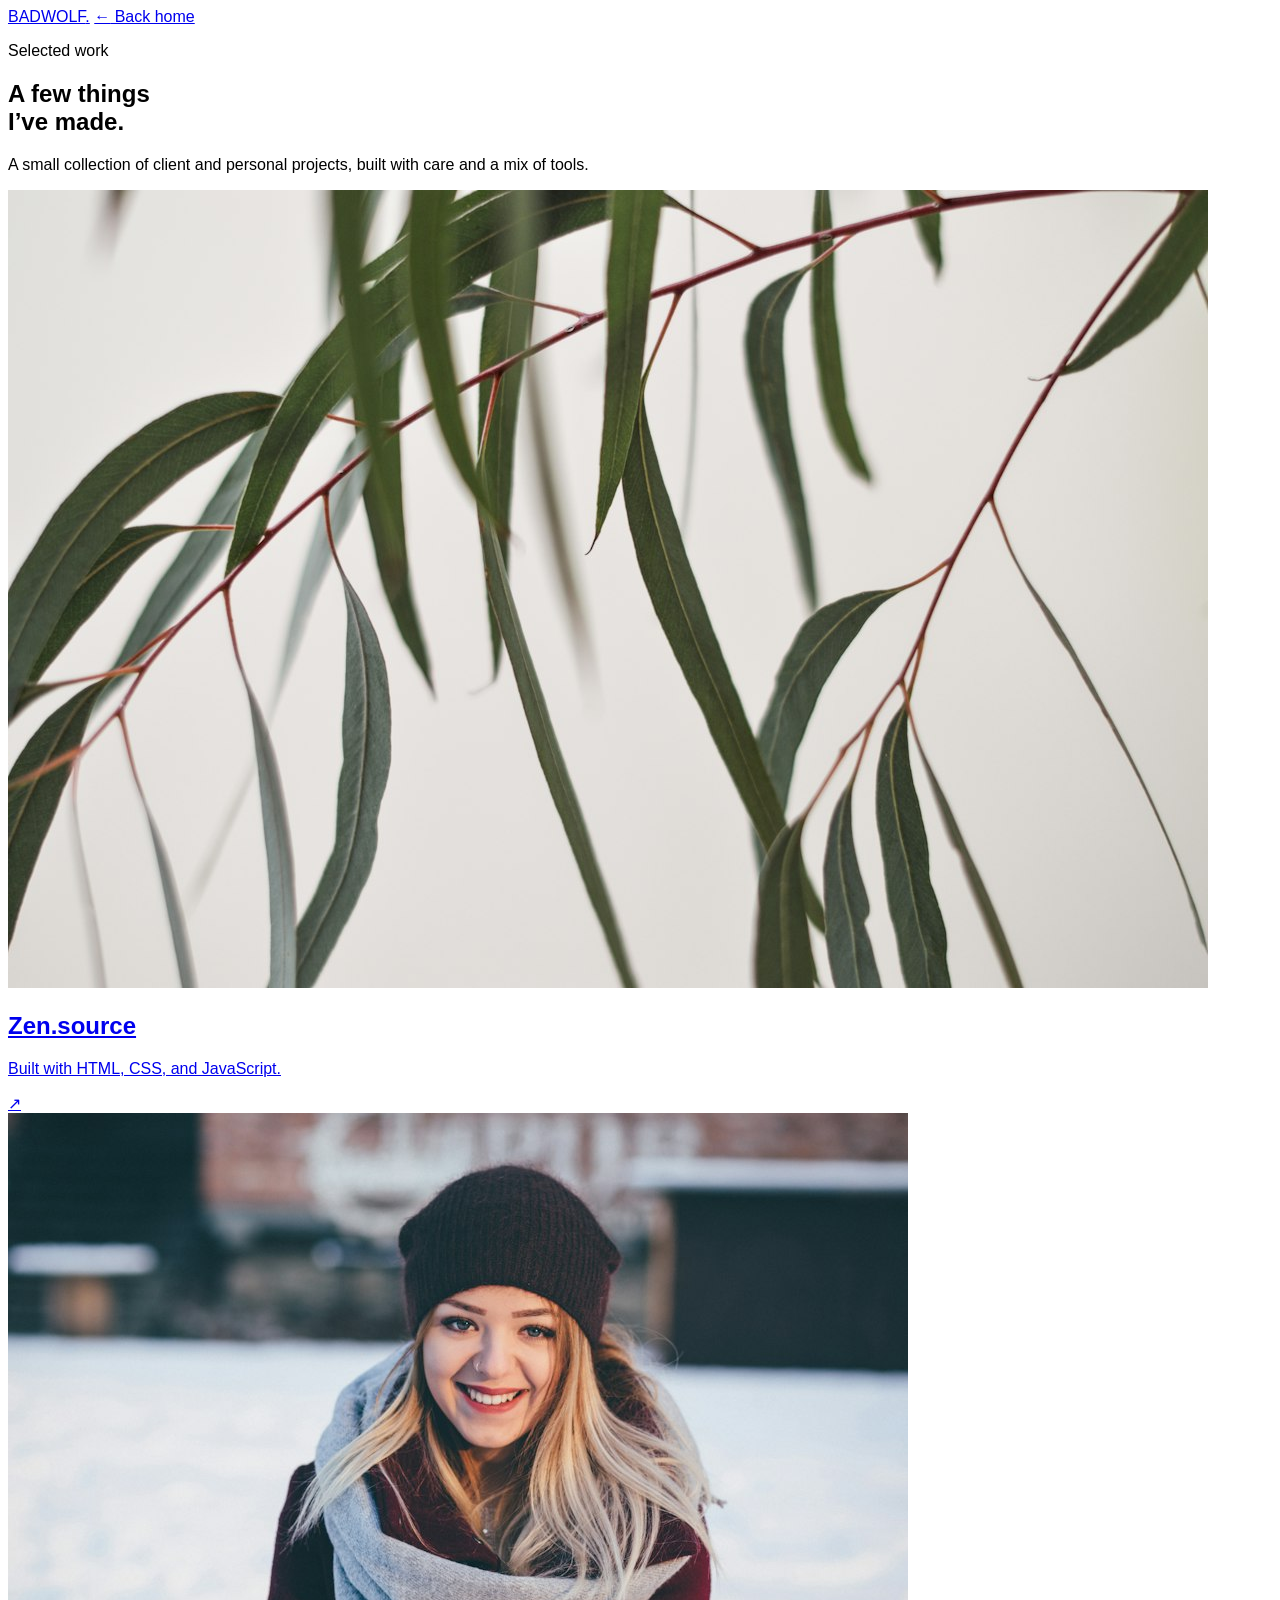
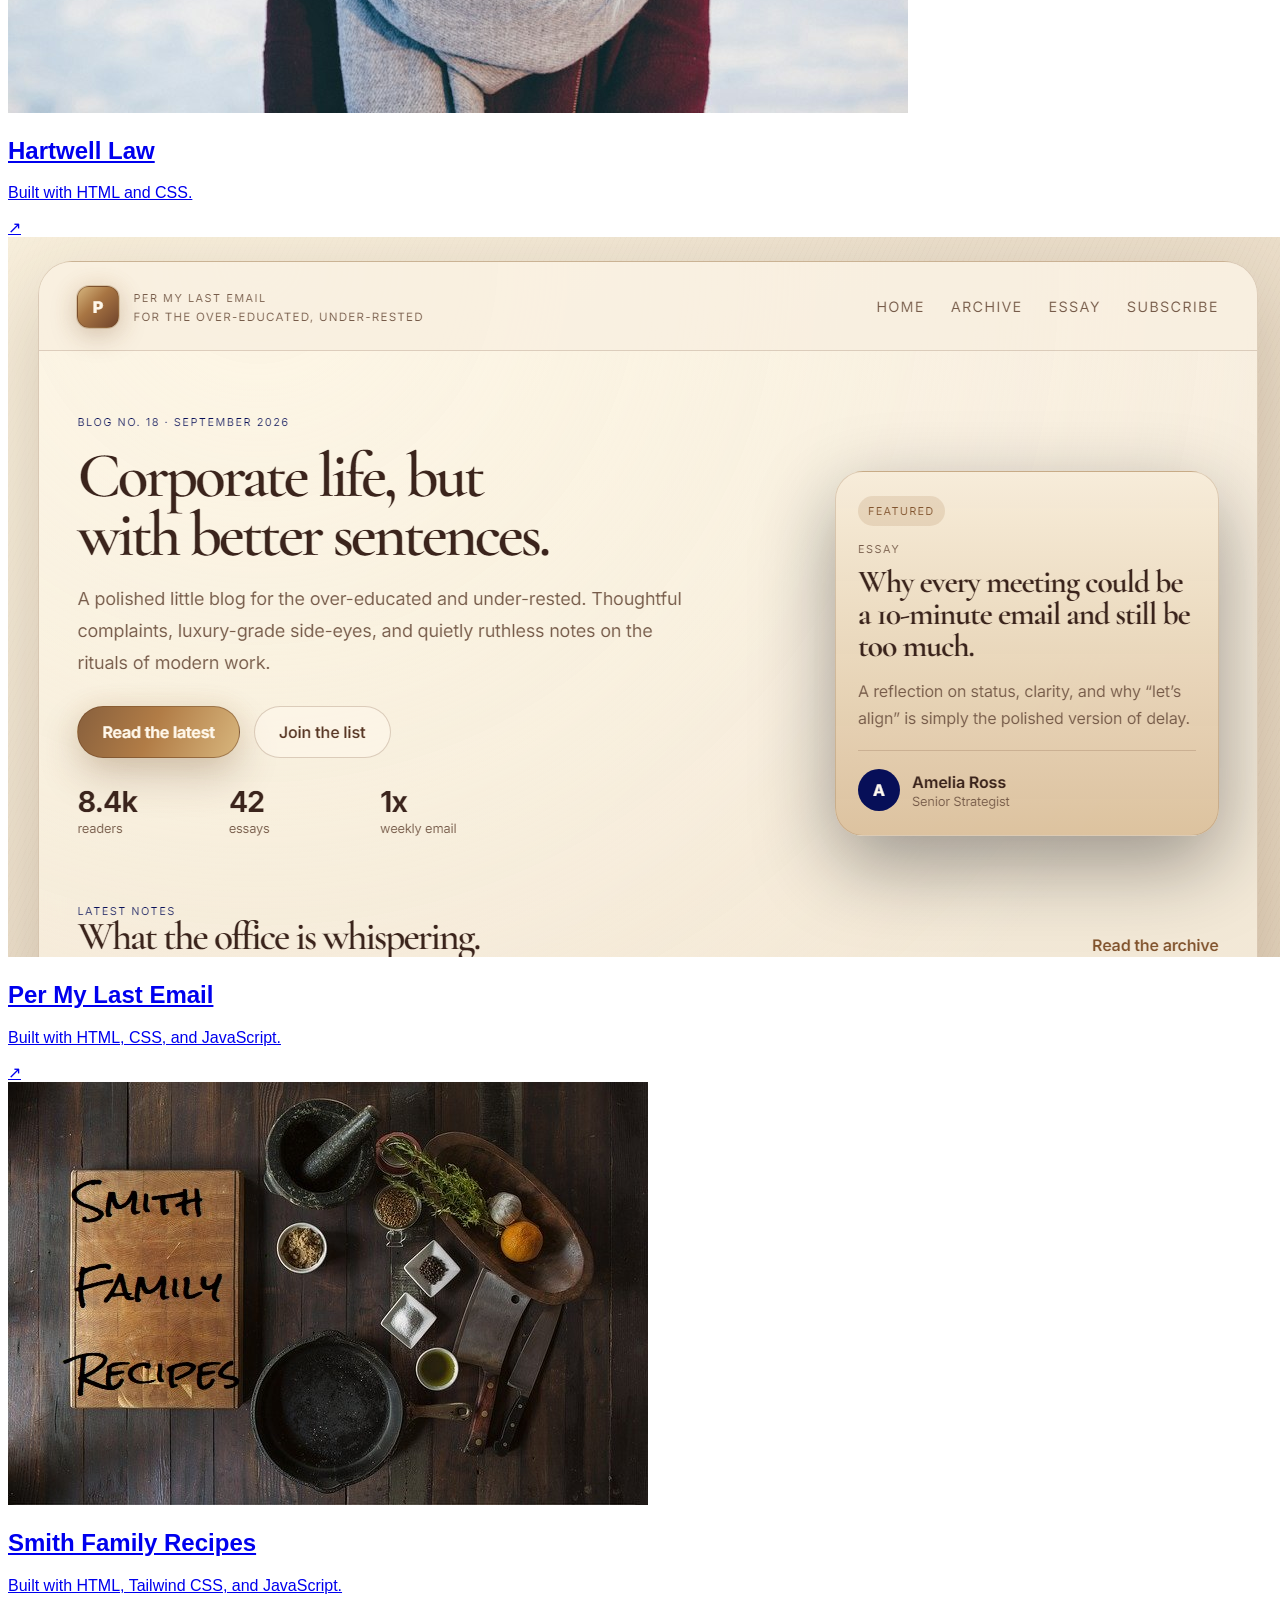
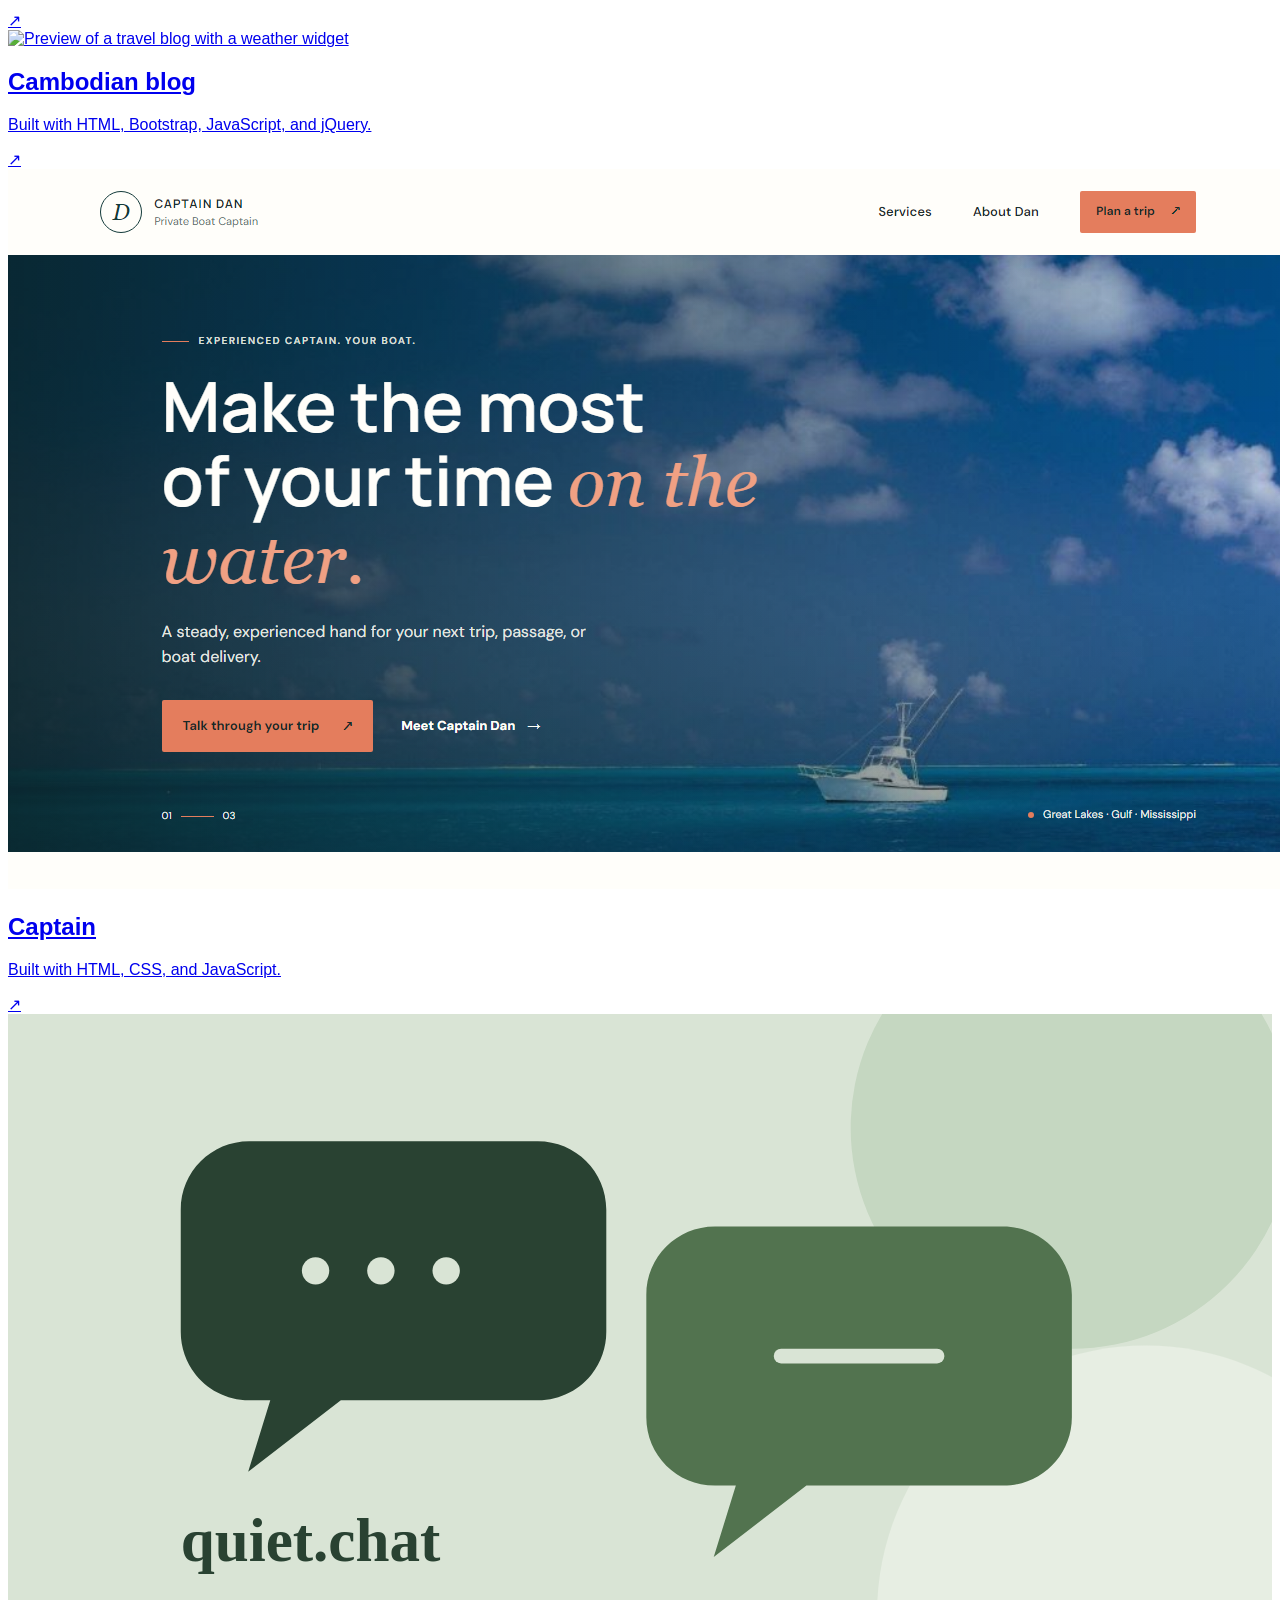
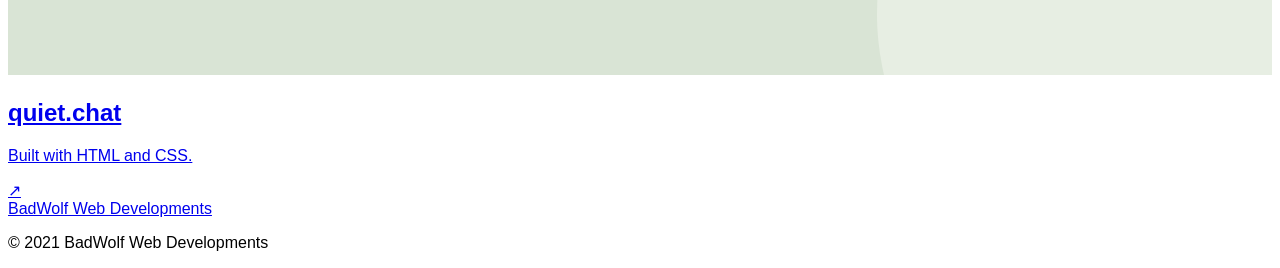
==== fprojects.html @ 0684cd04 "Describe project technology stacks" ====
<!DOCTYPE html>
<html lang="en">
<head>
  <meta charset="UTF-8" />
  <meta name="viewport" content="width=device-width, initial-scale=1.0" />
  <meta name="description" content="A selection of web development projects by BadWolf Web Developments." />
  <meta name="theme-color" content="#f3f1e9" />
  <title>Selected Work | BadWolf Web Developments</title>
  <link rel="preconnect" href="https://fonts.googleapis.com" />
  <link rel="preconnect" href="https://fonts.gstatic.com" crossorigin />
  <link href="https://fonts.googleapis.com/css2?family=DM+Sans:wght@400;500;600;700&family=Space+Grotesk:wght@500;600;700&display=swap" rel="stylesheet" />
  <link rel="stylesheet" href="style.css" />
  <script src="https://cdn.tailwindcss.com"></script>
</head>
<body class="bg-[#f3f1e9] text-[#182923] antialiased">
  <header class="border-b border-[#d3d5c9]">
    <nav class="mx-auto flex max-w-7xl items-center justify-between px-6 py-6 sm:px-10" aria-label="Main navigation">
      <a class="font-display text-lg font-bold tracking-wide" href="index.html">BADWOLF<span class="text-[#52734f]">.</span></a>
      <a class="text-sm font-semibold text-[#46534a] transition hover:text-[#182923]" href="index.html"><span aria-hidden="true">←</span> Back home</a>
    </nav>
  </header>

  <main class="mx-auto max-w-7xl px-6 pb-20 pt-16 sm:px-10 sm:pt-24">
    <section aria-labelledby="projects-heading">
      <div class="mb-12 flex flex-col justify-between gap-6 border-b border-[#d3d5c9] pb-10 md:flex-row md:items-end">
        <div>
          <p class="mb-4 text-xs font-bold uppercase tracking-[0.22em] text-[#52734f]">Selected work</p>
          <h1 id="projects-heading" class="font-display text-5xl font-semibold leading-tight sm:text-7xl">A few things<br />I’ve made.</h1>
        </div>
        <p class="max-w-md text-lg leading-8 text-[#46534a]">A small collection of client and personal projects, built with care and a mix of tools.</p>
      </div>

      <div class="grid gap-x-7 gap-y-12 md:grid-cols-2 lg:grid-cols-3">
        <article class="group">
          <a class="block" href="https://badwolf910.github.io/zen.source/" target="_blank" rel="noopener noreferrer" aria-label="Visit the Zen.source Stillform Studio concept website">
            <div class="aspect-[1.91] w-full overflow-hidden">
              <img class="h-full w-full object-cover object-center transition duration-300 group-hover:brightness-90" src="images/zen-source-preview.jpg" alt="Soft eucalyptus leaves against a pale wall on the Stillform Studio homepage" />
            </div>
            <div class="flex items-start justify-between gap-4 pt-5">
              <div>
                <h2 class="font-display text-xl font-semibold">Zen.source</h2>
                <p class="mt-2 leading-6 text-[#5c655c]">Built with HTML, CSS, and JavaScript.</p>
              </div>
              <span class="mt-1 text-xl transition-transform group-hover:translate-x-1" aria-hidden="true">↗</span>
            </div>
          </a>
        </article>

        <article class="group">
          <a class="block" href="https://badwolf910.github.io/Hartwell-Law/" target="_blank" rel="noopener noreferrer" aria-label="Visit the Hartwell Law personal website">
            <div class="aspect-[1.91] w-full overflow-hidden">
              <img class="h-full w-full object-cover object-center transition duration-300 group-hover:brightness-90" src="images/hartwell-portrait.jpg" alt="Portrait of Elena Hartwell" />
            </div>
            <div class="flex items-start justify-between gap-4 pt-5">
              <div>
                <h2 class="font-display text-xl font-semibold">Hartwell Law</h2>
                <p class="mt-2 leading-6 text-[#5c655c]">Built with HTML and CSS.</p>
              </div>
              <span class="mt-1 text-xl transition-transform group-hover:translate-x-1" aria-hidden="true">↗</span>
            </div>
          </a>
        </article>

        <article class="group">
          <a class="block" href="https://badwolf910.github.io/per_my_last_email/" target="_blank" rel="noopener noreferrer" aria-label="Visit Per My Last Email, a personal blog">
            <div class="aspect-[1.91] w-full overflow-hidden bg-[#f5f1e9]">
              <img class="h-full w-full object-cover object-center transition duration-300 group-hover:brightness-90" src="images/per-my-last-email-site.png" alt="Screenshot of the Per My Last Email homepage" />
            </div>
            <div class="flex items-start justify-between gap-4 pt-5">
              <div>
                <h2 class="font-display text-xl font-semibold">Per My Last Email</h2>
                <p class="mt-2 leading-6 text-[#5c655c]">Built with HTML, CSS, and JavaScript.</p>
              </div>
              <span class="mt-1 text-xl transition-transform group-hover:translate-x-1" aria-hidden="true">↗</span>
            </div>
          </a>
        </article>

        <article class="group">
          <a class="block" href="https://badwolf910.github.io/pretty-pages/index.html" target="_blank" rel="noopener noreferrer" aria-label="Visit Smith Family Recipes">
            <div class="aspect-[1.91] w-full overflow-hidden">
              <img class="h-full w-full object-cover object-center transition duration-300 group-hover:brightness-90" src="images/smith-family-recipes.jpg" alt="Smith Family Recipes hero image with a handwritten recipe book and kitchen ingredients" />
            </div>
            <div class="flex items-start justify-between gap-4 pt-5">
              <div>
                <h2 class="font-display text-xl font-semibold">Smith Family Recipes</h2>
                <p class="mt-2 leading-6 text-[#5c655c]">Built with HTML, Tailwind CSS, and JavaScript.</p>
              </div>
              <span class="mt-1 text-xl transition-transform group-hover:translate-x-1" aria-hidden="true">↗</span>
            </div>
          </a>
        </article>

        <article class="group">
          <a class="block" href="https://badwolf910.github.io/cambodian_blog/" target="_blank" rel="noopener noreferrer" aria-label="Visit the Cambodian blog">
            <img class="aspect-[1.91] w-full object-cover object-center transition duration-300 group-hover:brightness-90" src="images/cblog.JPG" alt="Preview of a travel blog with a weather widget" />
            <div class="flex items-start justify-between gap-4 pt-5">
              <div>
                <h2 class="font-display text-xl font-semibold">Cambodian blog</h2>
                <p class="mt-2 leading-6 text-[#5c655c]">Built with HTML, Bootstrap, JavaScript, and jQuery.</p>
              </div>
              <span class="mt-1 text-xl transition-transform group-hover:translate-x-1" aria-hidden="true">↗</span>
            </div>
          </a>
        </article>

        <article class="group">
          <a class="block" href="https://badwolf910.github.io/Captain/" target="_blank" rel="noopener noreferrer" aria-label="Visit the Captain website">
            <div class="aspect-[1.91] w-full overflow-hidden">
              <img class="h-full w-full object-cover object-center transition duration-300 group-hover:brightness-90" src="images/captain-hero.png" alt="Hero screenshot of the Captain landing page showing the headline and text" />
            </div>
            <div class="flex items-start justify-between gap-4 pt-5">
              <div>
                <h2 class="font-display text-xl font-semibold">Captain</h2>
                <p class="mt-2 leading-6 text-[#5c655c]">Built with HTML, CSS, and JavaScript.</p>
              </div>
              <span class="mt-1 text-xl transition-transform group-hover:translate-x-1" aria-hidden="true">↗</span>
            </div>
          </a>
        </article>

        <article class="group">
          <a class="block" href="https://quiet.chat" target="_blank" rel="noopener noreferrer" aria-label="Visit quiet.chat">
            <img class="aspect-[1.91] w-full object-cover object-center transition duration-300 group-hover:brightness-90" src="images/quiet-chat-preview.svg" alt="Illustrated quiet.chat preview with overlapping conversation bubbles" />
            <div class="flex items-start justify-between gap-4 pt-5">
              <div>
                <h2 class="font-display text-xl font-semibold">quiet.chat</h2>
                <p class="mt-2 leading-6 text-[#5c655c]">Built with HTML and CSS.</p>
              </div>
              <span class="mt-1 text-xl transition-transform group-hover:translate-x-1" aria-hidden="true">↗</span>
            </div>
          </a>
        </article>
      </div>
    </section>
  </main>

  <footer class="flex flex-col gap-2 bg-[#182923] px-6 py-7 text-sm text-white/75 sm:flex-row sm:items-center sm:justify-between sm:px-10">
    <a class="font-display font-bold text-white" href="index.html">BadWolf Web Developments</a>
    <p>© 2021 BadWolf Web Developments</p>
  </footer>
</body>
</html>
---- style.css ----
:root {
  color-scheme: light;
  font-family: 'Mulish', sans-serif;
}

.hero {
  isolation: isolate;
  background-color: rgb(0 0 0 / 90%);
}

.hero::before {
  position: absolute;
  z-index: -1;
  inset: 0;
  background-image: linear-gradient(rgb(0 0 0 / 42%), rgb(0 0 0 / 42%)), url('images/mountain.jpg');
  background-position: center;
  background-size: cover;
  filter: none;
  transition: none;
  content: '';
}

.hero-title {
  text-shadow: 0 2px 12px rgb(0 0 0 / 80%);
}

.hero:hover::before {
  filter: none;
}

:focus-visible {
  outline: 3px solid #c5e878;
  outline-offset: 4px;
}

@media (prefers-reduced-motion: reduce) {
  *,
  *::before,
  *::after {
    scroll-behavior: auto !important;
    transition-duration: 0.01ms !important;
  }
}
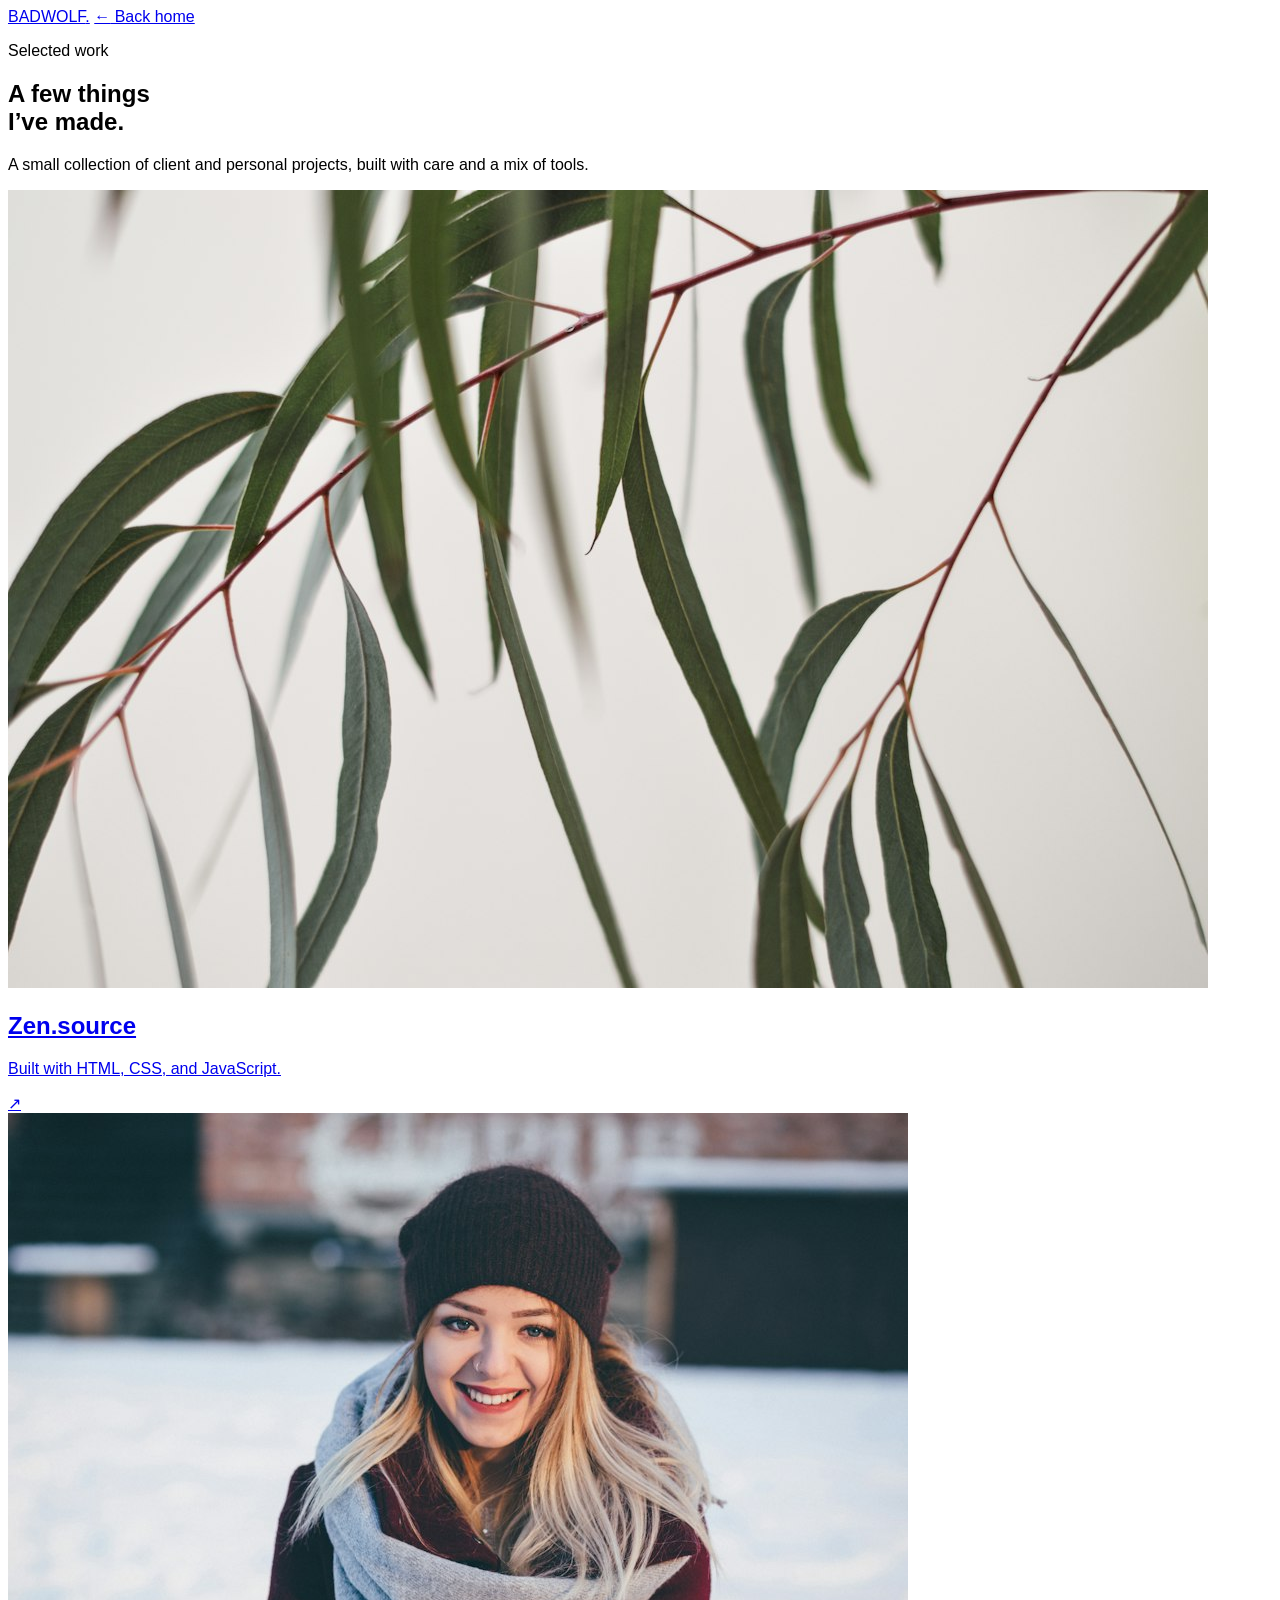
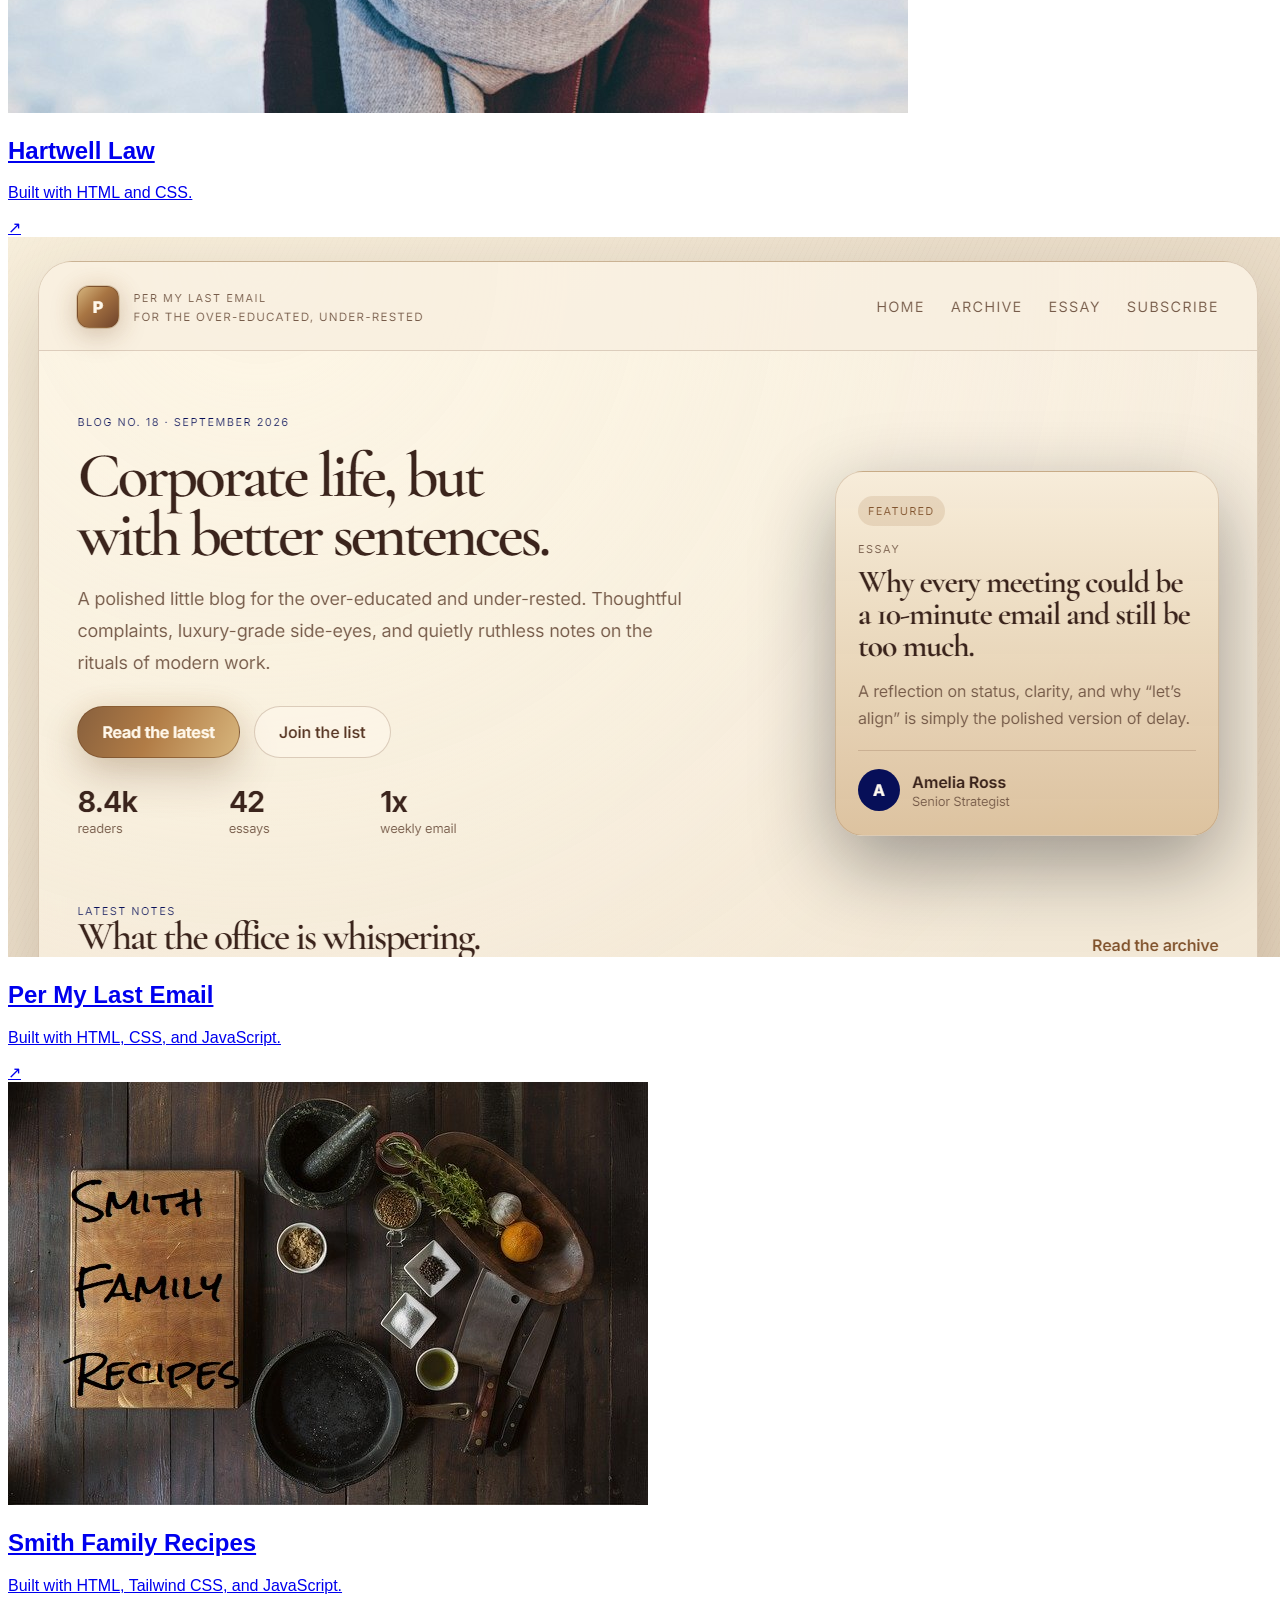
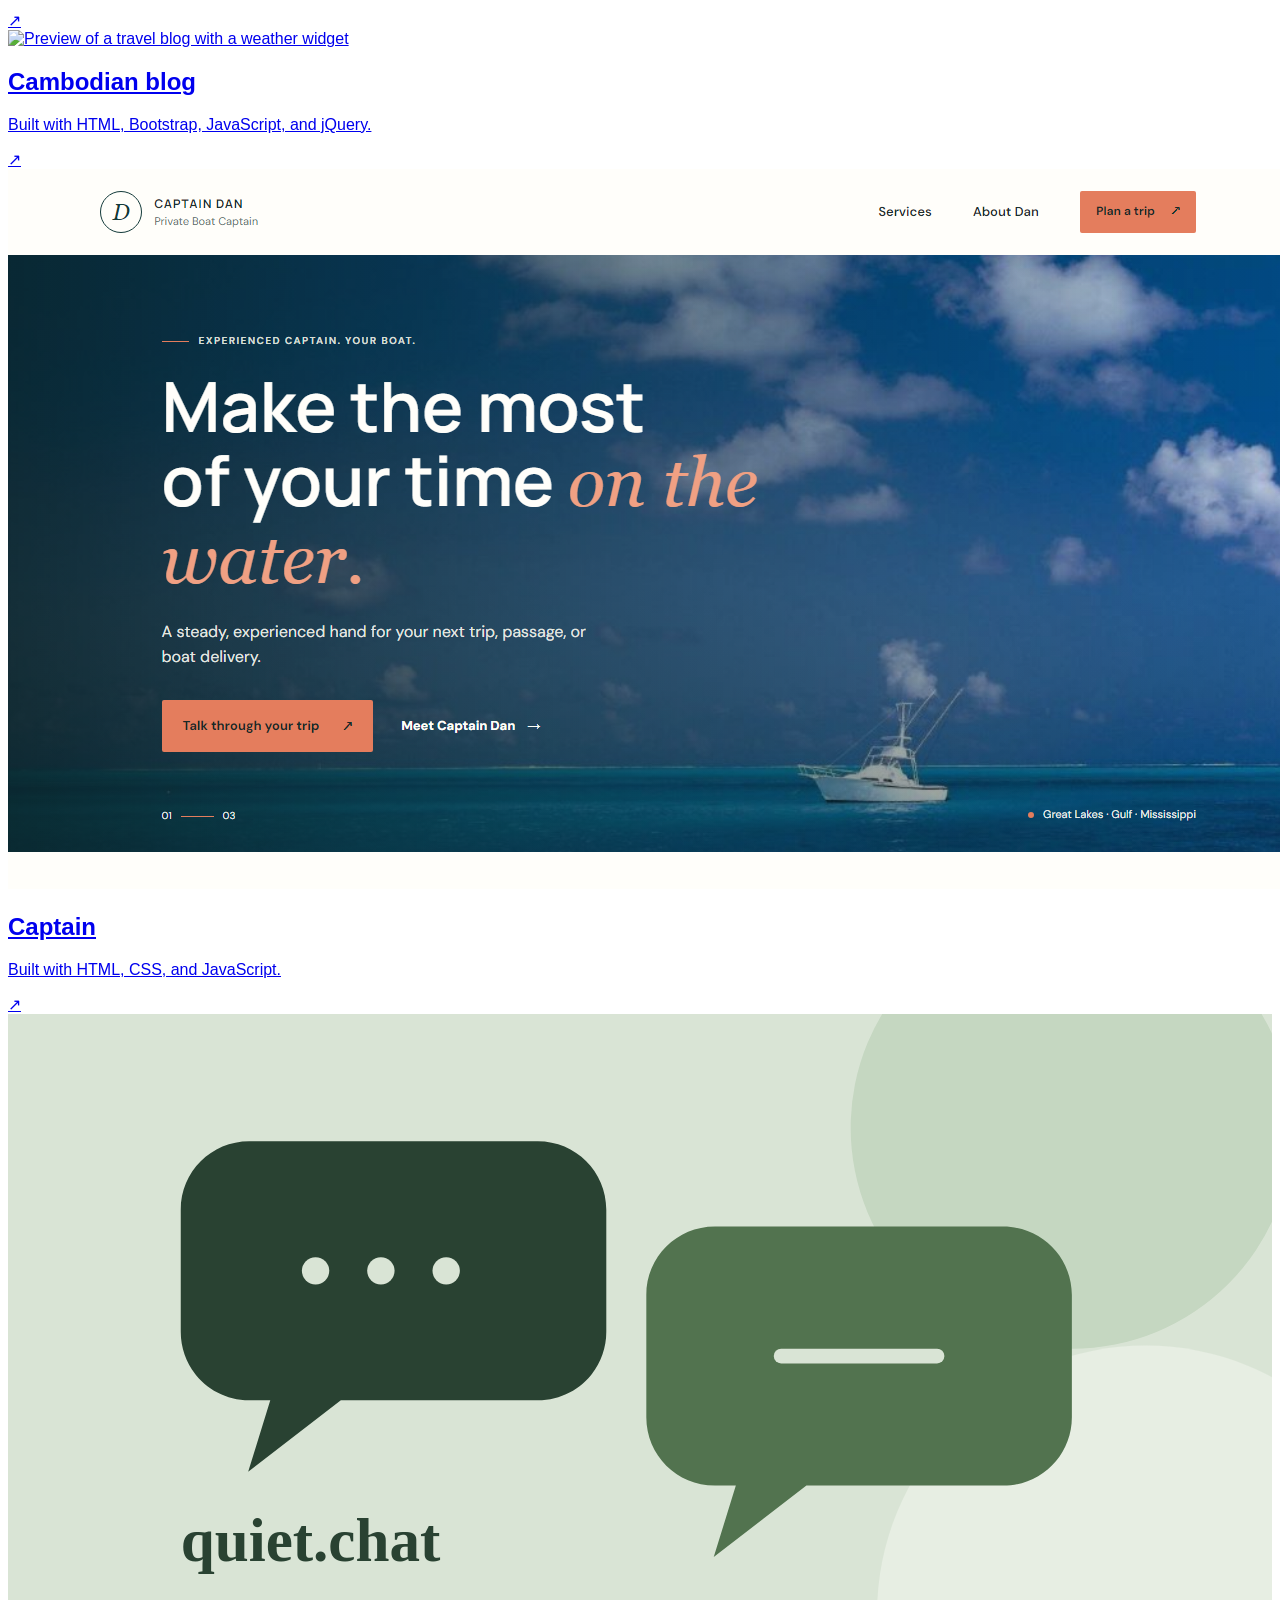
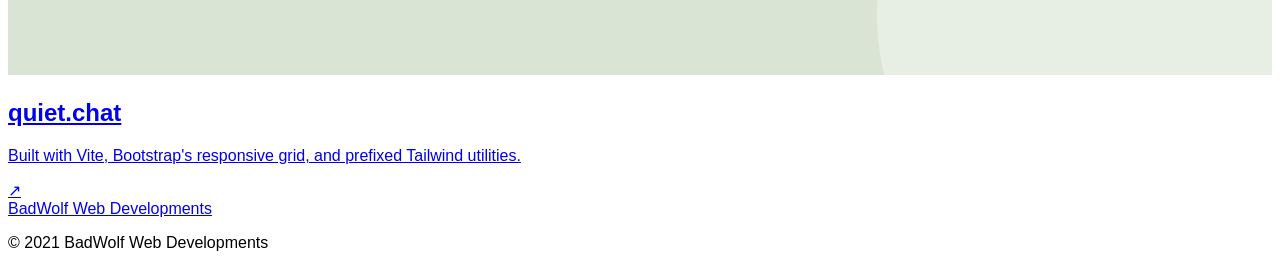
==== commit c4673eff: "Correct quiet.chat technology stack" ====
--- a/fprojects.html
+++ b/fprojects.html
@@ -125,7 +125,7 @@
             <div class="flex items-start justify-between gap-4 pt-5">
               <div>
                 <h2 class="font-display text-xl font-semibold">quiet.chat</h2>
-                <p class="mt-2 leading-6 text-[#5c655c]">Built with HTML and CSS.</p>
+                <p class="mt-2 leading-6 text-[#5c655c]">Built with Vite, Bootstrap's responsive grid, and prefixed Tailwind utilities.</p>
               </div>
               <span class="mt-1 text-xl transition-transform group-hover:translate-x-1" aria-hidden="true">↗</span>
             </div>
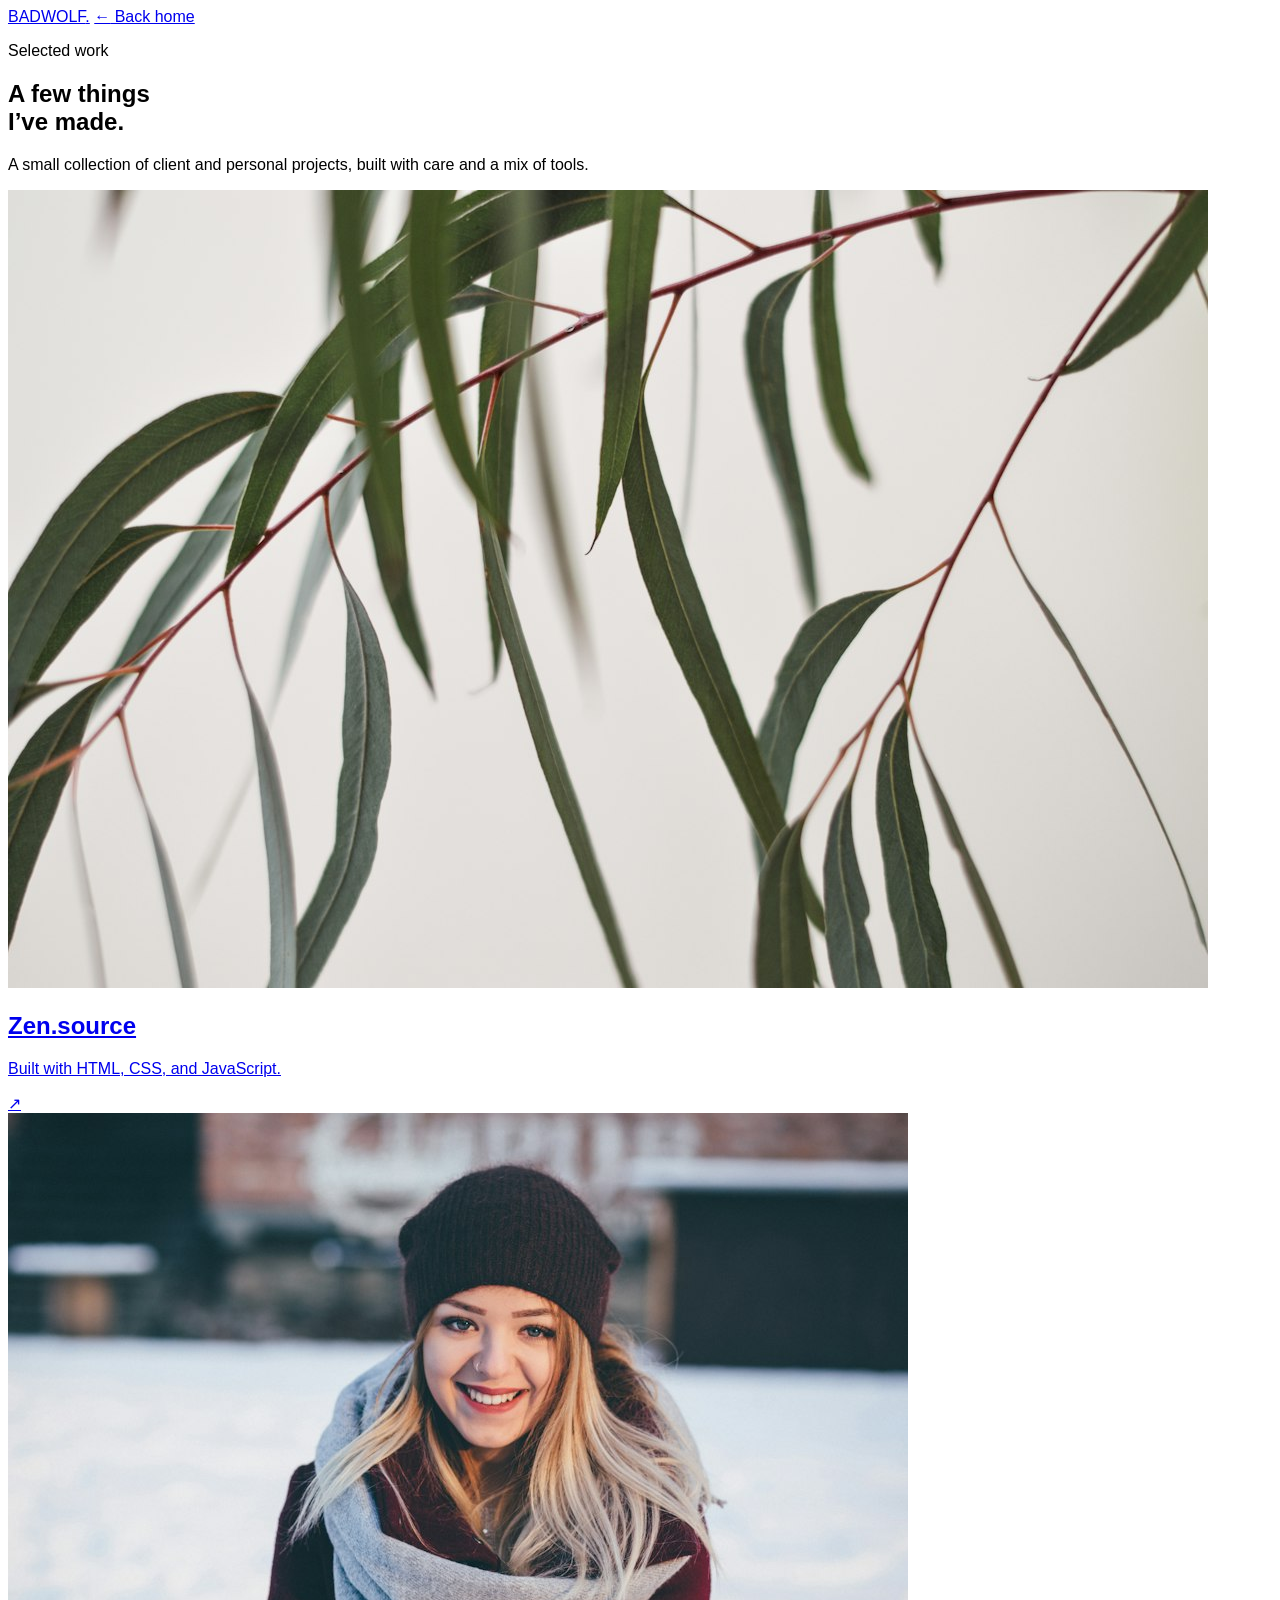
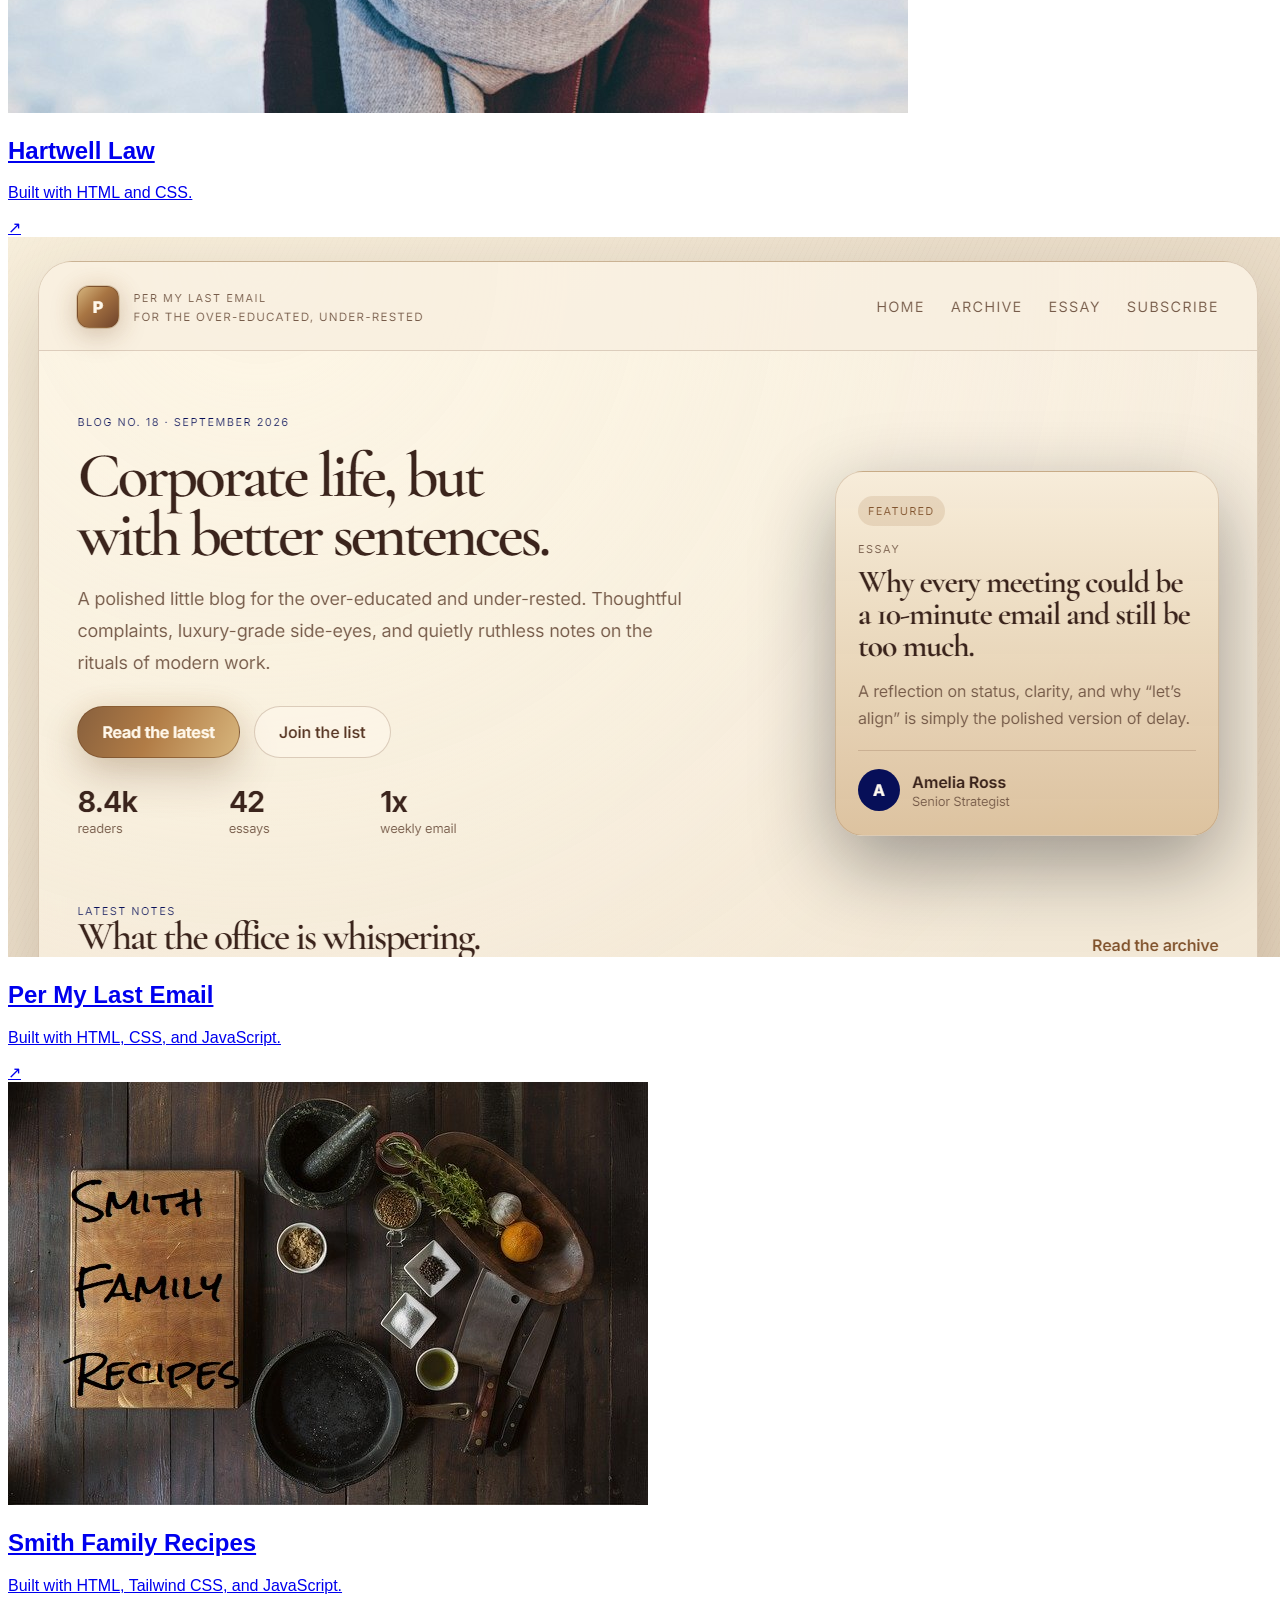
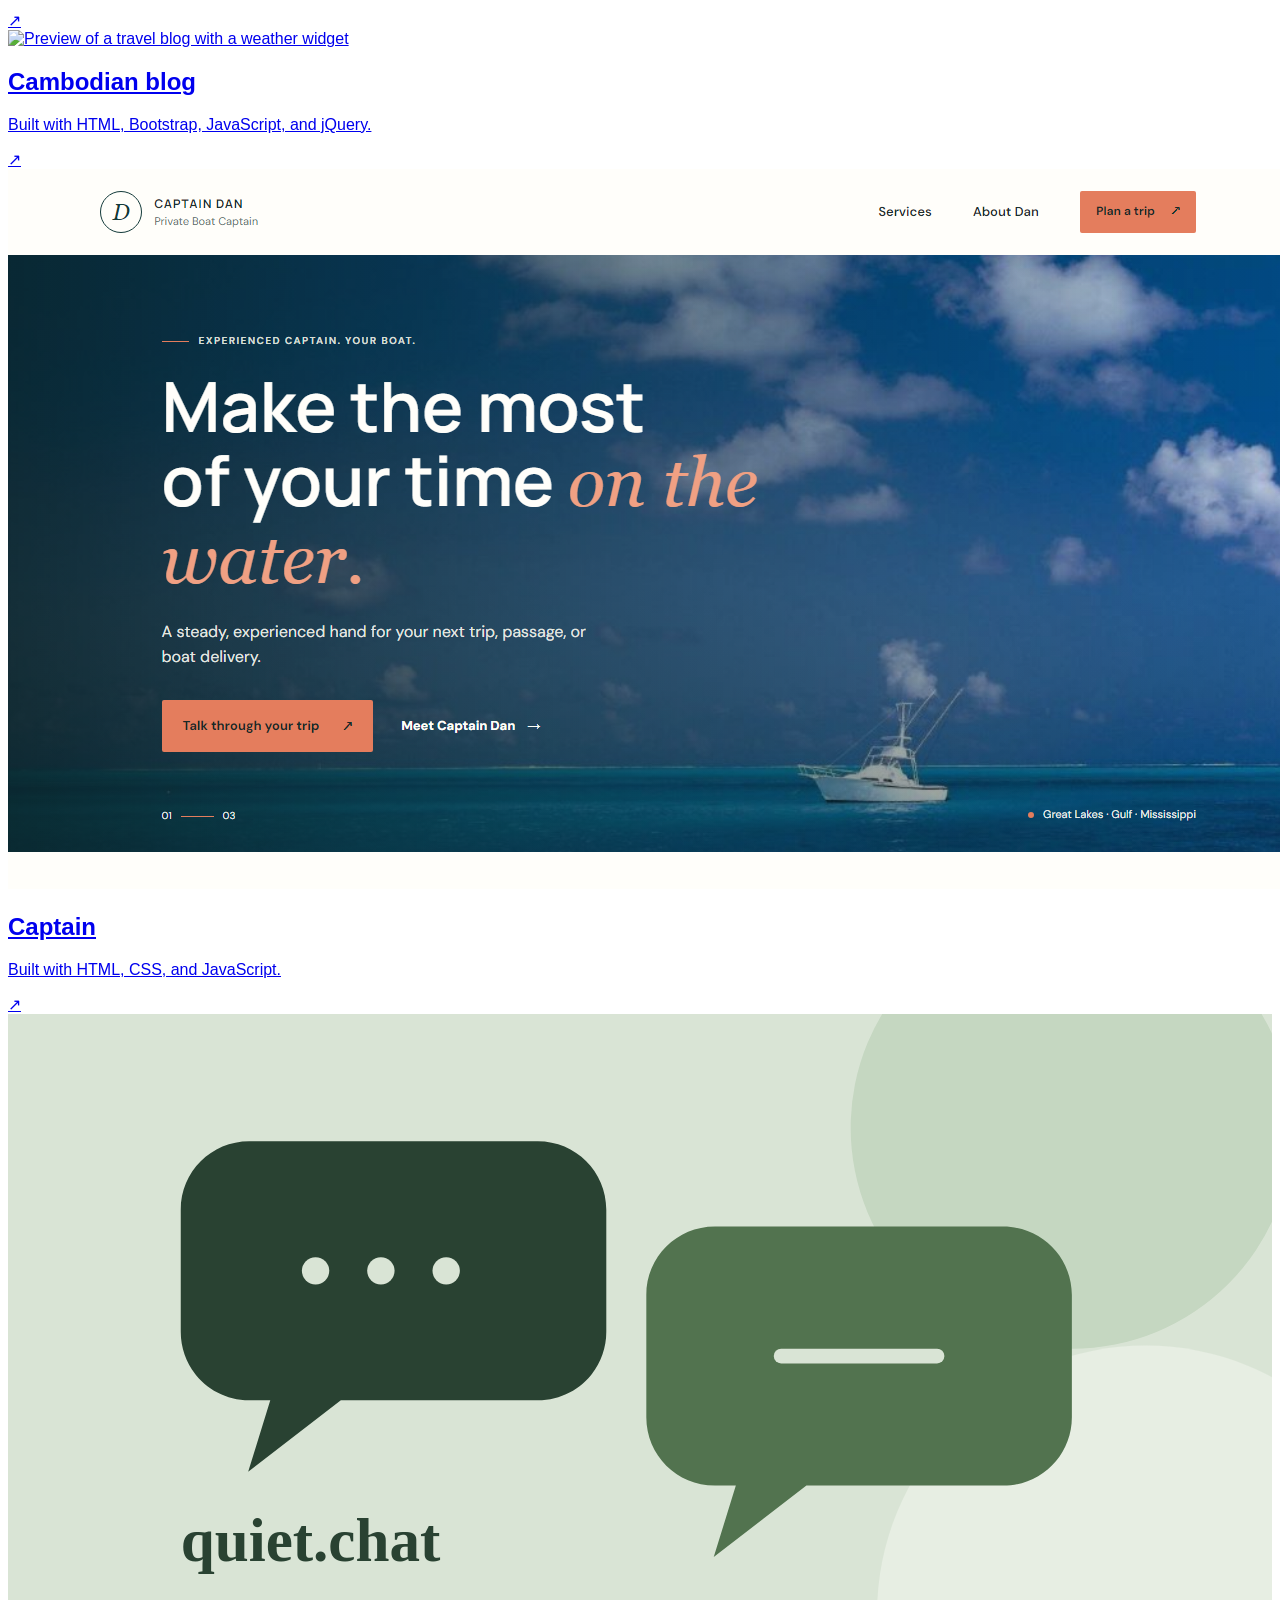
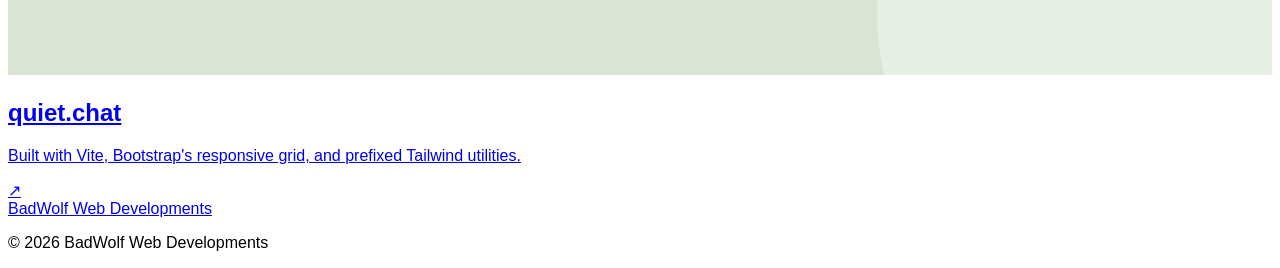
==== commit 75fc89c0: "Update copyright year in footer to 2026" ====
--- a/fprojects.html
+++ b/fprojects.html
@@ -120,7 +120,7 @@
         </article>
 
         <article class="group">
-          <a class="block" href="https://quiet.chat" target="_blank" rel="noopener noreferrer" aria-label="Visit quiet.chat">
+          <a class="block" href="https://badwolf910.github.io/quiet.chat/" aria-label="Visit quiet.chat">
             <img class="aspect-[1.91] w-full object-cover object-center transition duration-300 group-hover:brightness-90" src="images/quiet-chat-preview.svg" alt="Illustrated quiet.chat preview with overlapping conversation bubbles" />
             <div class="flex items-start justify-between gap-4 pt-5">
               <div>
@@ -137,7 +137,7 @@
 
   <footer class="flex flex-col gap-2 bg-[#182923] px-6 py-7 text-sm text-white/75 sm:flex-row sm:items-center sm:justify-between sm:px-10">
     <a class="font-display font-bold text-white" href="index.html">BadWolf Web Developments</a>
-    <p>© 2021 BadWolf Web Developments</p>
+    <p>© 2026 BadWolf Web Developments</p>
   </footer>
 </body>
-</html>+</html>
--- a/style.css
+++ b/style.css
@@ -24,6 +24,8 @@
   text-shadow: 0 2px 12px rgb(0 0 0 / 80%);
 }
 
+
+
 .hero:hover::before {
   filter: none;
 }
@@ -40,4 +42,6 @@
     scroll-behavior: auto !important;
     transition-duration: 0.01ms !important;
   }
-}+
+
+}
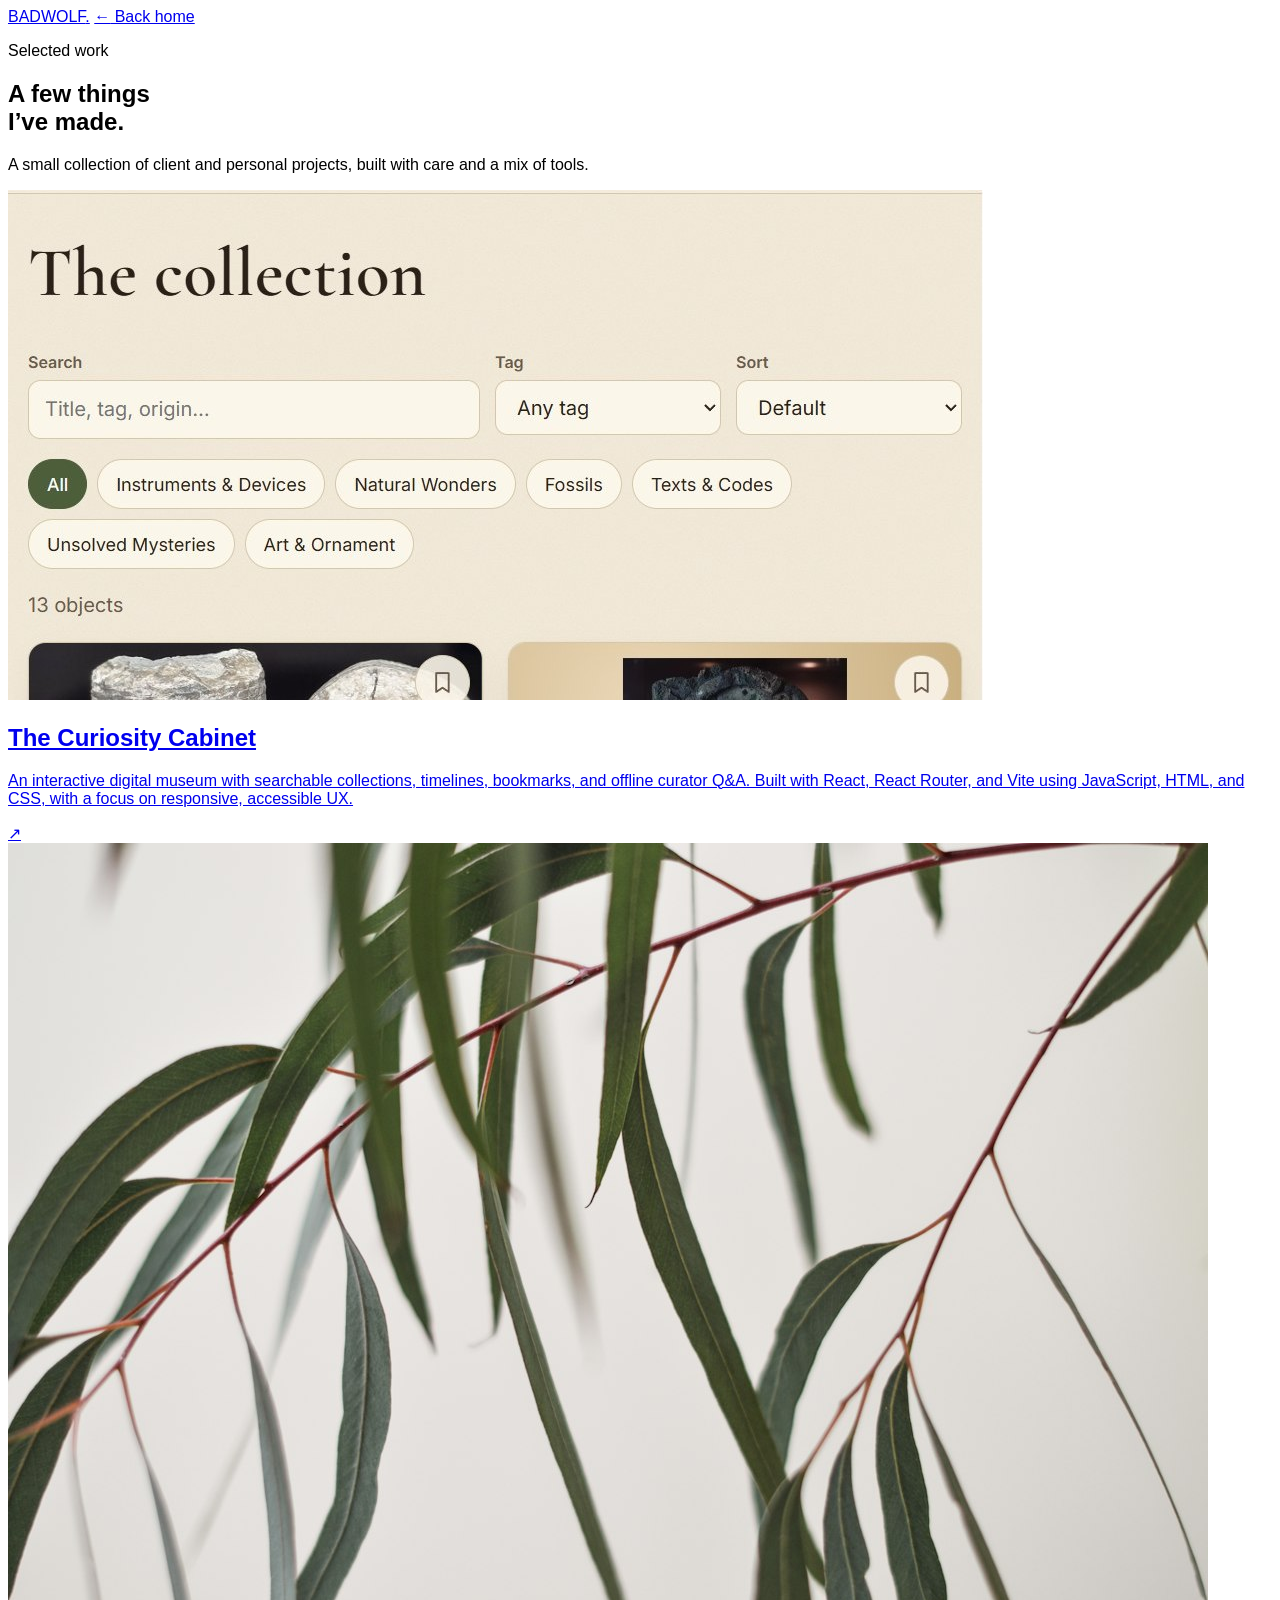
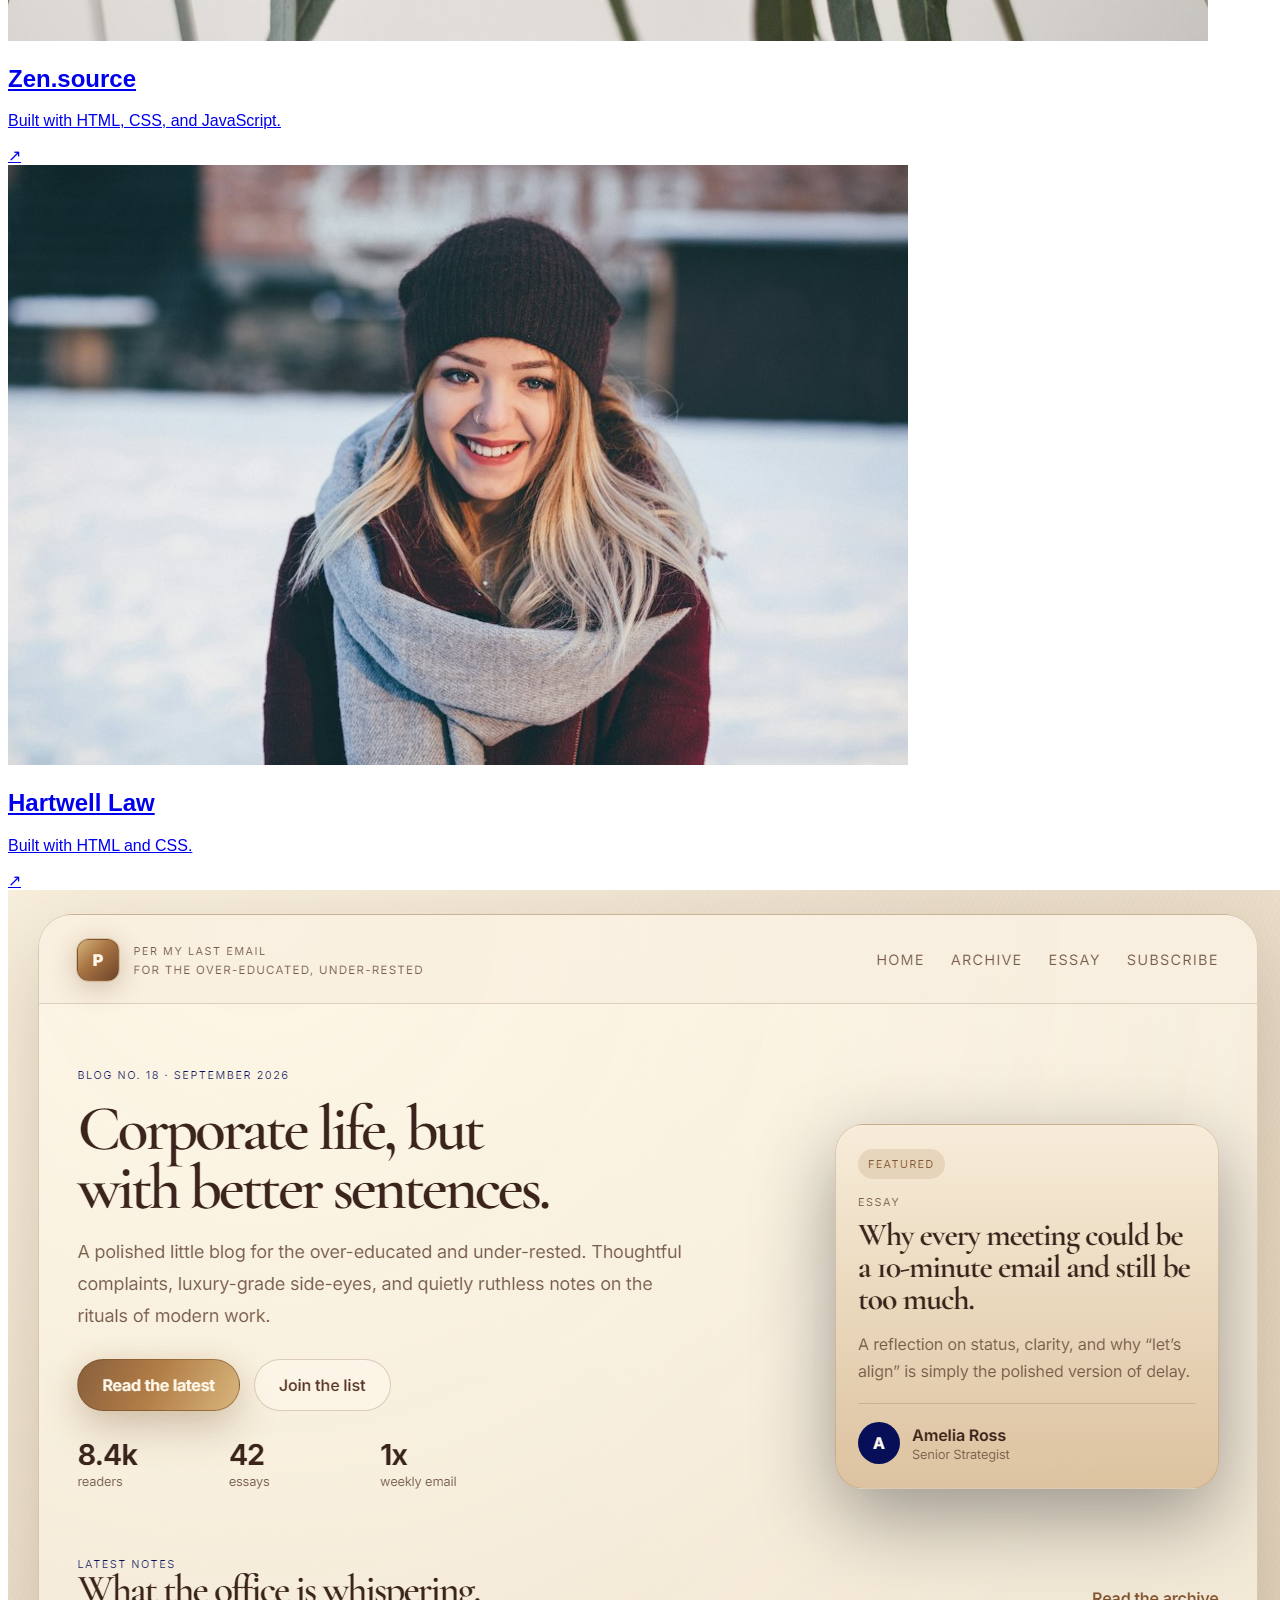
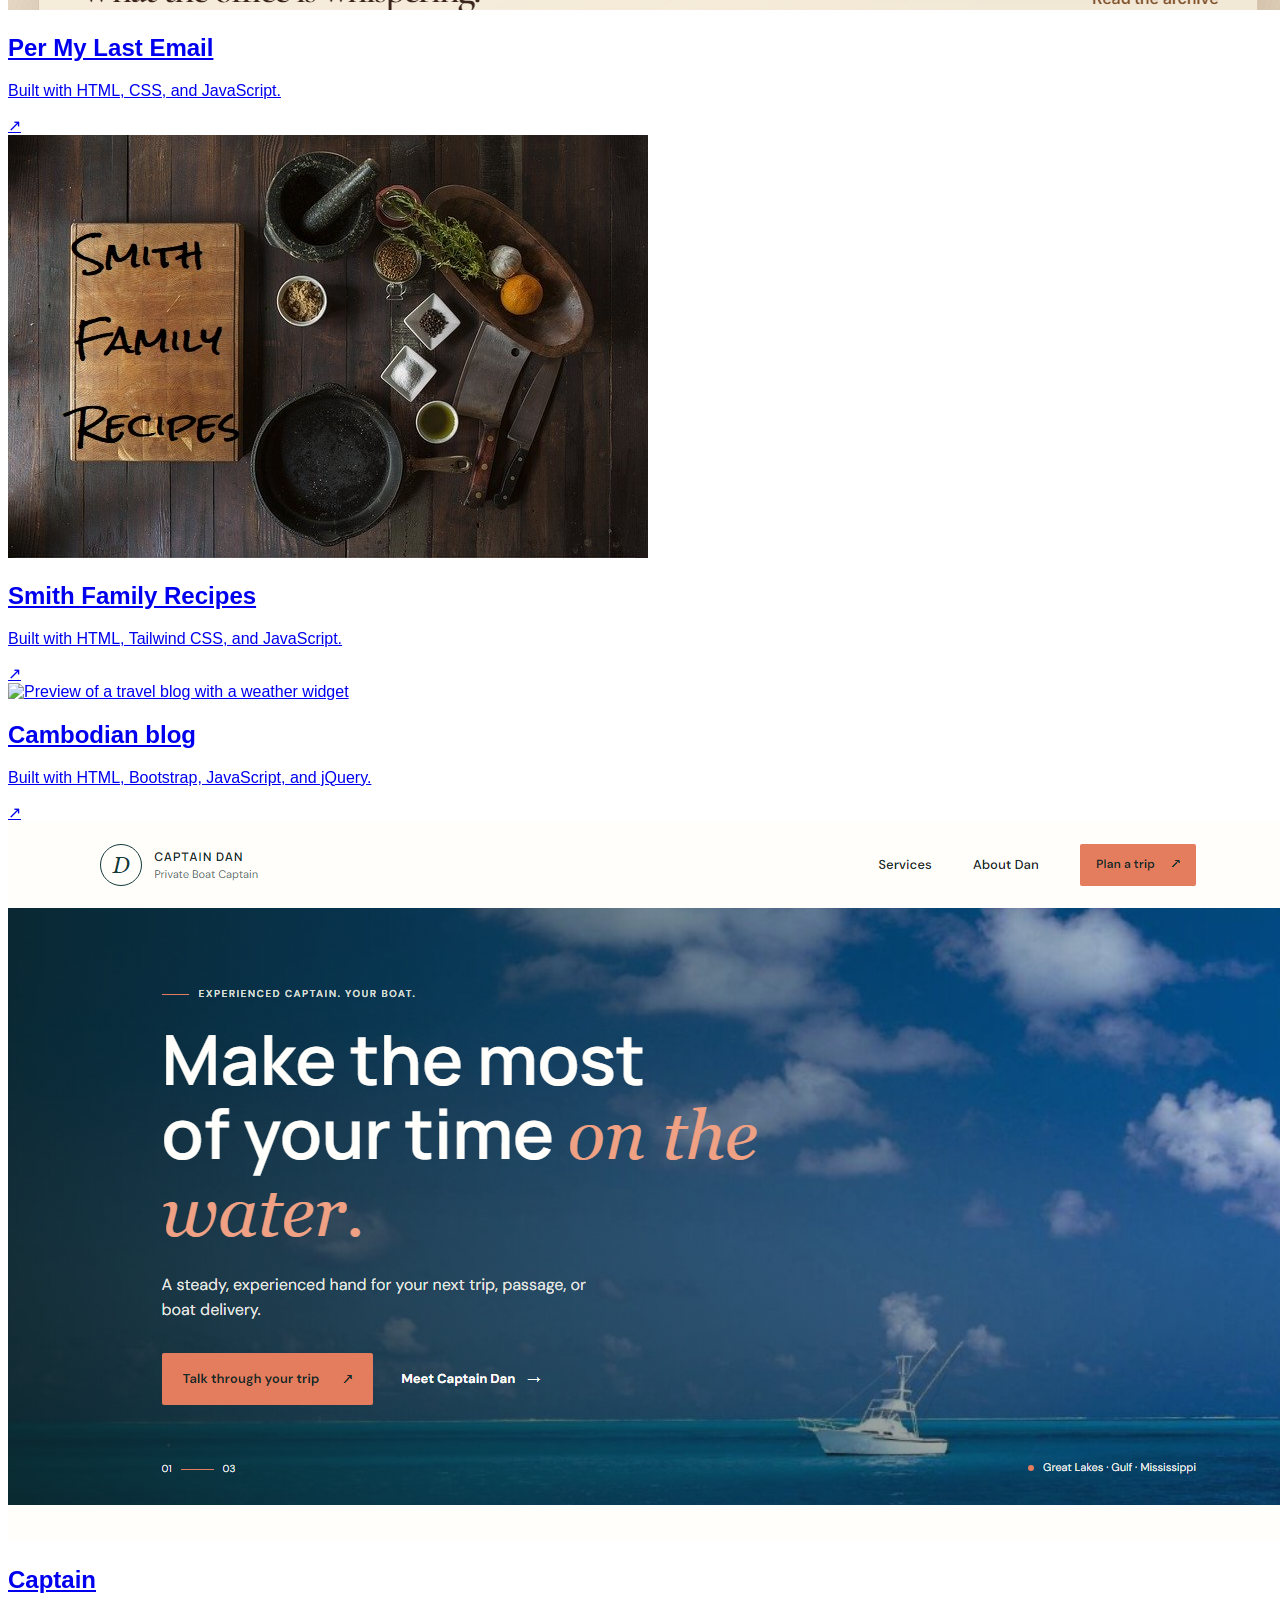
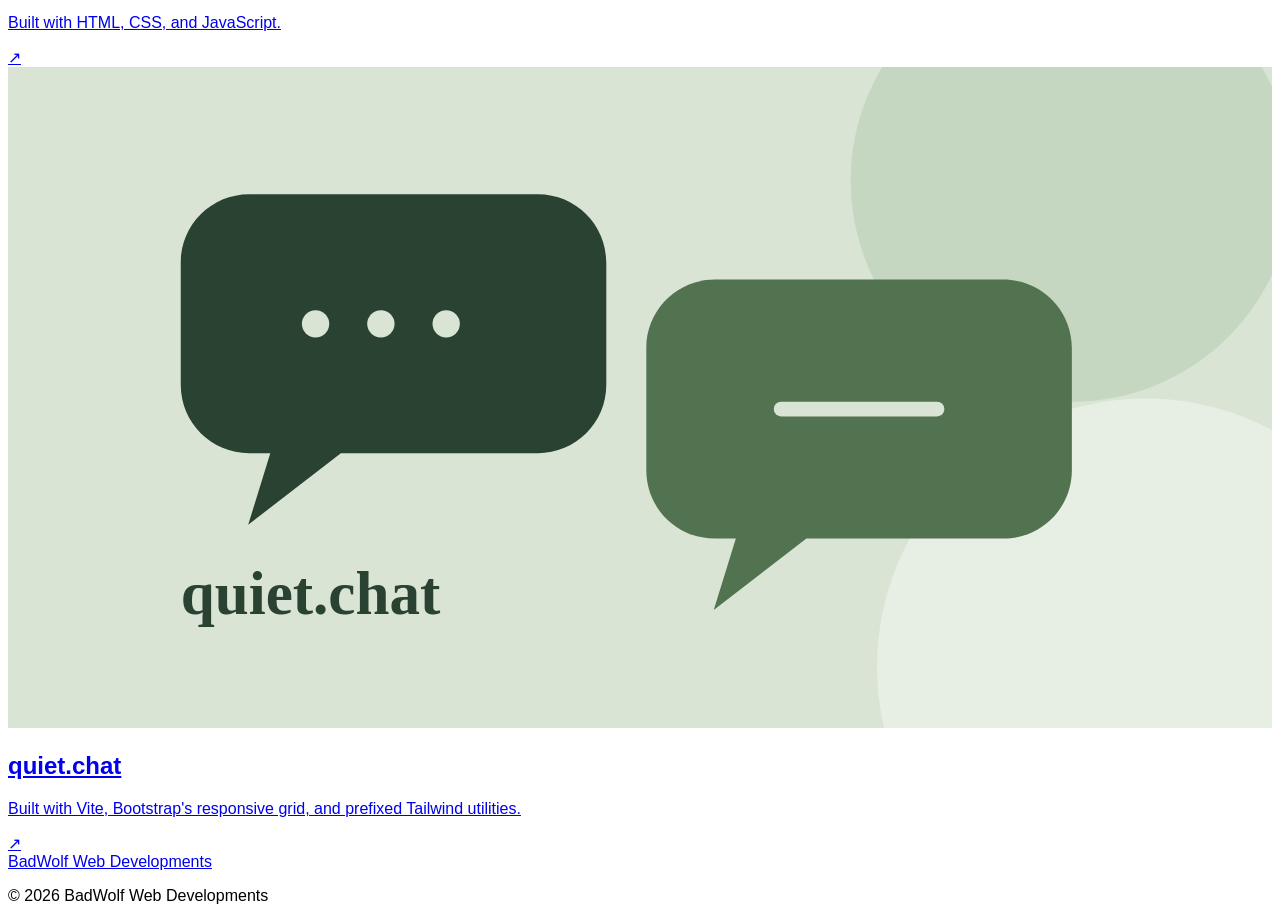
==== commit 19294890: "Add social preview and Curiosity Cabinet project Co-authored-by: Copilot <223556219+Copilot@users.no" ====
--- a/fprojects.html
+++ b/fprojects.html
@@ -6,6 +6,19 @@
   <meta name="description" content="A selection of web development projects by BadWolf Web Developments." />
   <meta name="theme-color" content="#f3f1e9" />
   <title>Selected Work | BadWolf Web Developments</title>
+  <meta property="og:type" content="website" />
+  <meta property="og:title" content="Selected Work | BadWolf Web Developments" />
+  <meta property="og:description" content="A selection of web development projects by BadWolf Web Developments." />
+  <meta property="og:url" content="https://badwolf910.github.io/portfolio/fprojects.html" />
+  <meta property="og:image" content="https://badwolf910.github.io/portfolio/images/portfolio-social-preview.jpg" />
+  <meta property="og:image:type" content="image/jpeg" />
+  <meta property="og:image:width" content="1200" />
+  <meta property="og:image:height" content="630" />
+  <meta property="og:image:alt" content="BadWolf Web Developments logo over a mountain background" />
+  <meta name="twitter:card" content="summary_large_image" />
+  <meta name="twitter:title" content="Selected Work | BadWolf Web Developments" />
+  <meta name="twitter:description" content="A selection of web development projects by BadWolf Web Developments." />
+  <meta name="twitter:image" content="https://badwolf910.github.io/portfolio/images/portfolio-social-preview.jpg" />
   <link rel="preconnect" href="https://fonts.googleapis.com" />
   <link rel="preconnect" href="https://fonts.gstatic.com" crossorigin />
   <link href="https://fonts.googleapis.com/css2?family=DM+Sans:wght@400;500;600;700&family=Space+Grotesk:wght@500;600;700&display=swap" rel="stylesheet" />
@@ -31,6 +44,21 @@
       </div>
 
       <div class="grid gap-x-7 gap-y-12 md:grid-cols-2 lg:grid-cols-3">
+        <article class="group">
+          <a class="block" href="https://badwolf910.github.io/the-curiosity-cabinet/" target="_blank" rel="noopener noreferrer" aria-label="Visit The Curiosity Cabinet, a digital museum">
+            <div class="aspect-[1.91] w-full overflow-hidden">
+              <img class="h-full w-full object-cover object-center transition duration-300 group-hover:brightness-90" src="images/curiosity-cabinet-preview.jpg" alt="The Curiosity Cabinet collection page showing category filters and artifact cards" />
+            </div>
+            <div class="flex items-start justify-between gap-4 pt-5">
+              <div>
+                <h2 class="font-display text-xl font-semibold">The Curiosity Cabinet</h2>
+                <p class="mt-2 leading-6 text-[#5c655c]">An interactive digital museum with searchable collections, timelines, bookmarks, and offline curator Q&amp;A. Built with React, React Router, and Vite using JavaScript, HTML, and CSS, with a focus on responsive, accessible UX.</p>
+              </div>
+              <span class="mt-1 text-xl transition-transform group-hover:translate-x-1" aria-hidden="true">↗</span>
+            </div>
+          </a>
+        </article>
+
         <article class="group">
           <a class="block" href="https://badwolf910.github.io/zen.source/" target="_blank" rel="noopener noreferrer" aria-label="Visit the Zen.source Stillform Studio concept website">
             <div class="aspect-[1.91] w-full overflow-hidden">
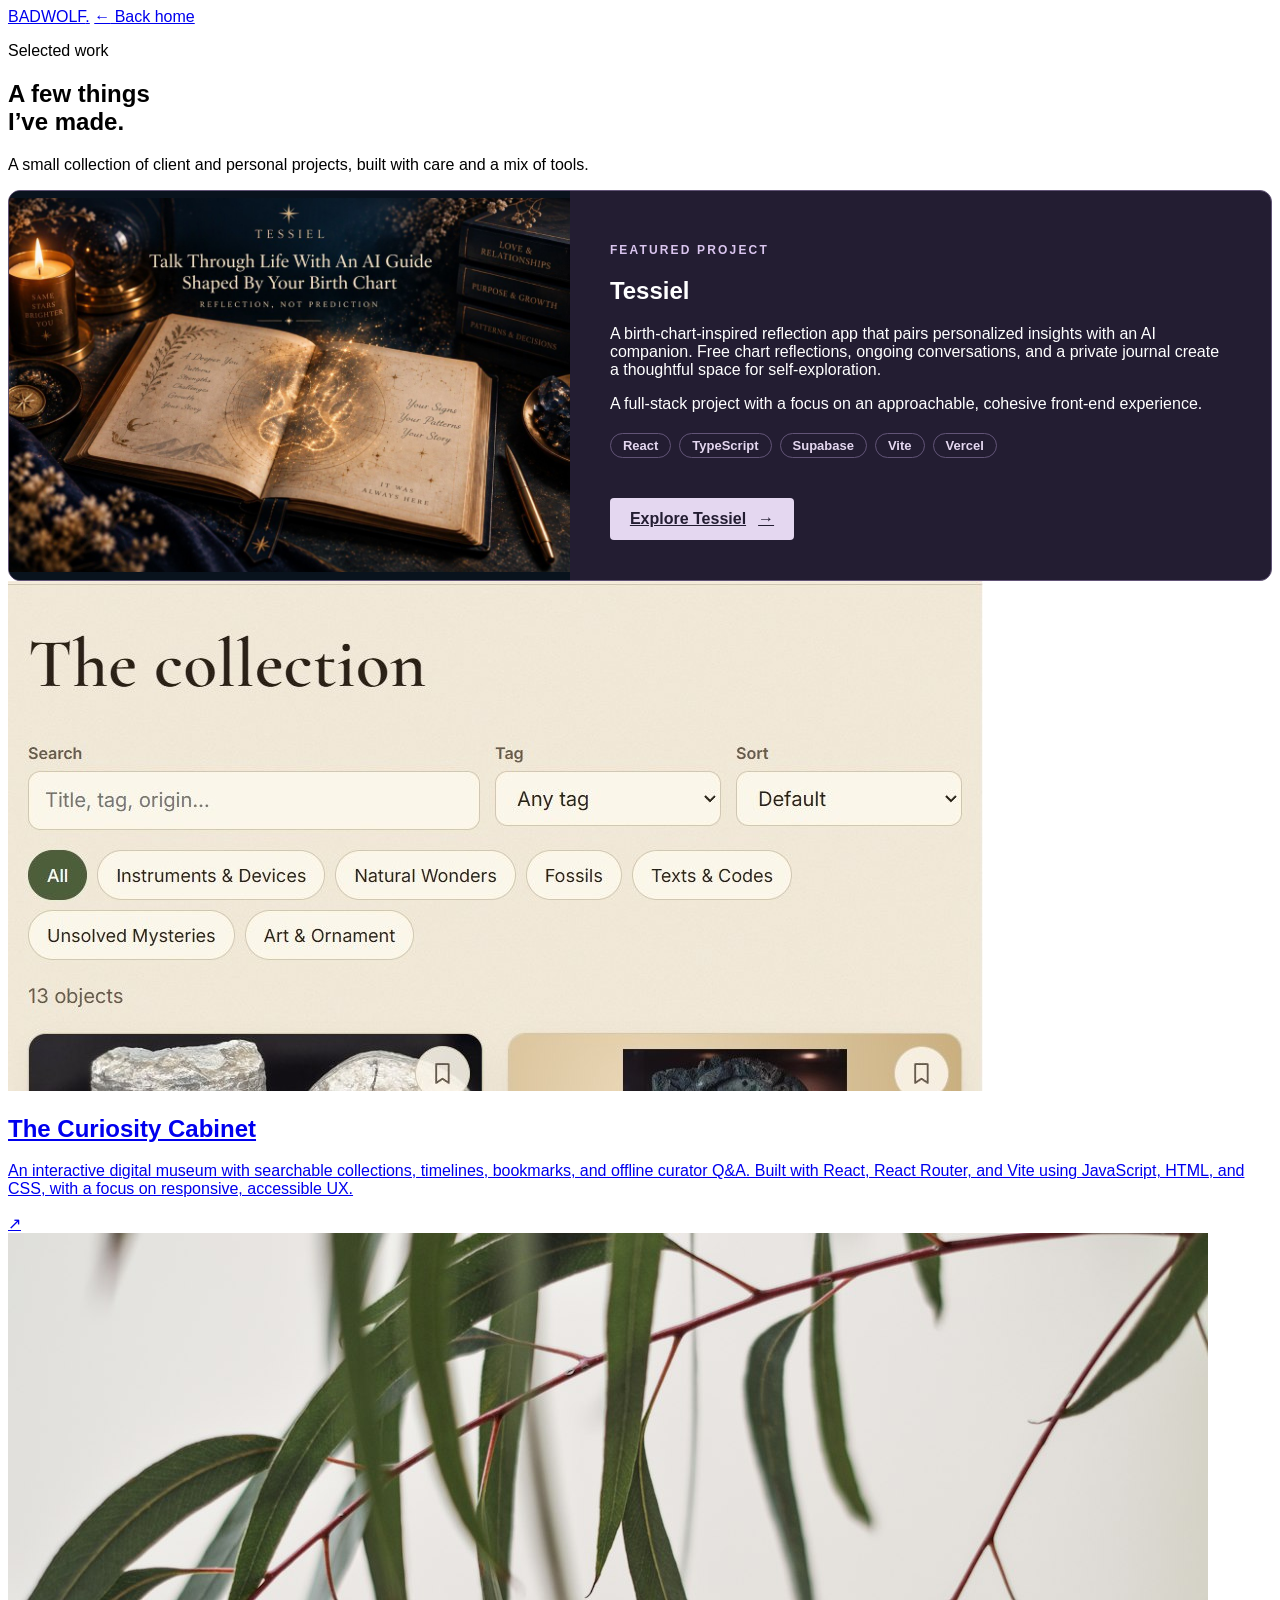
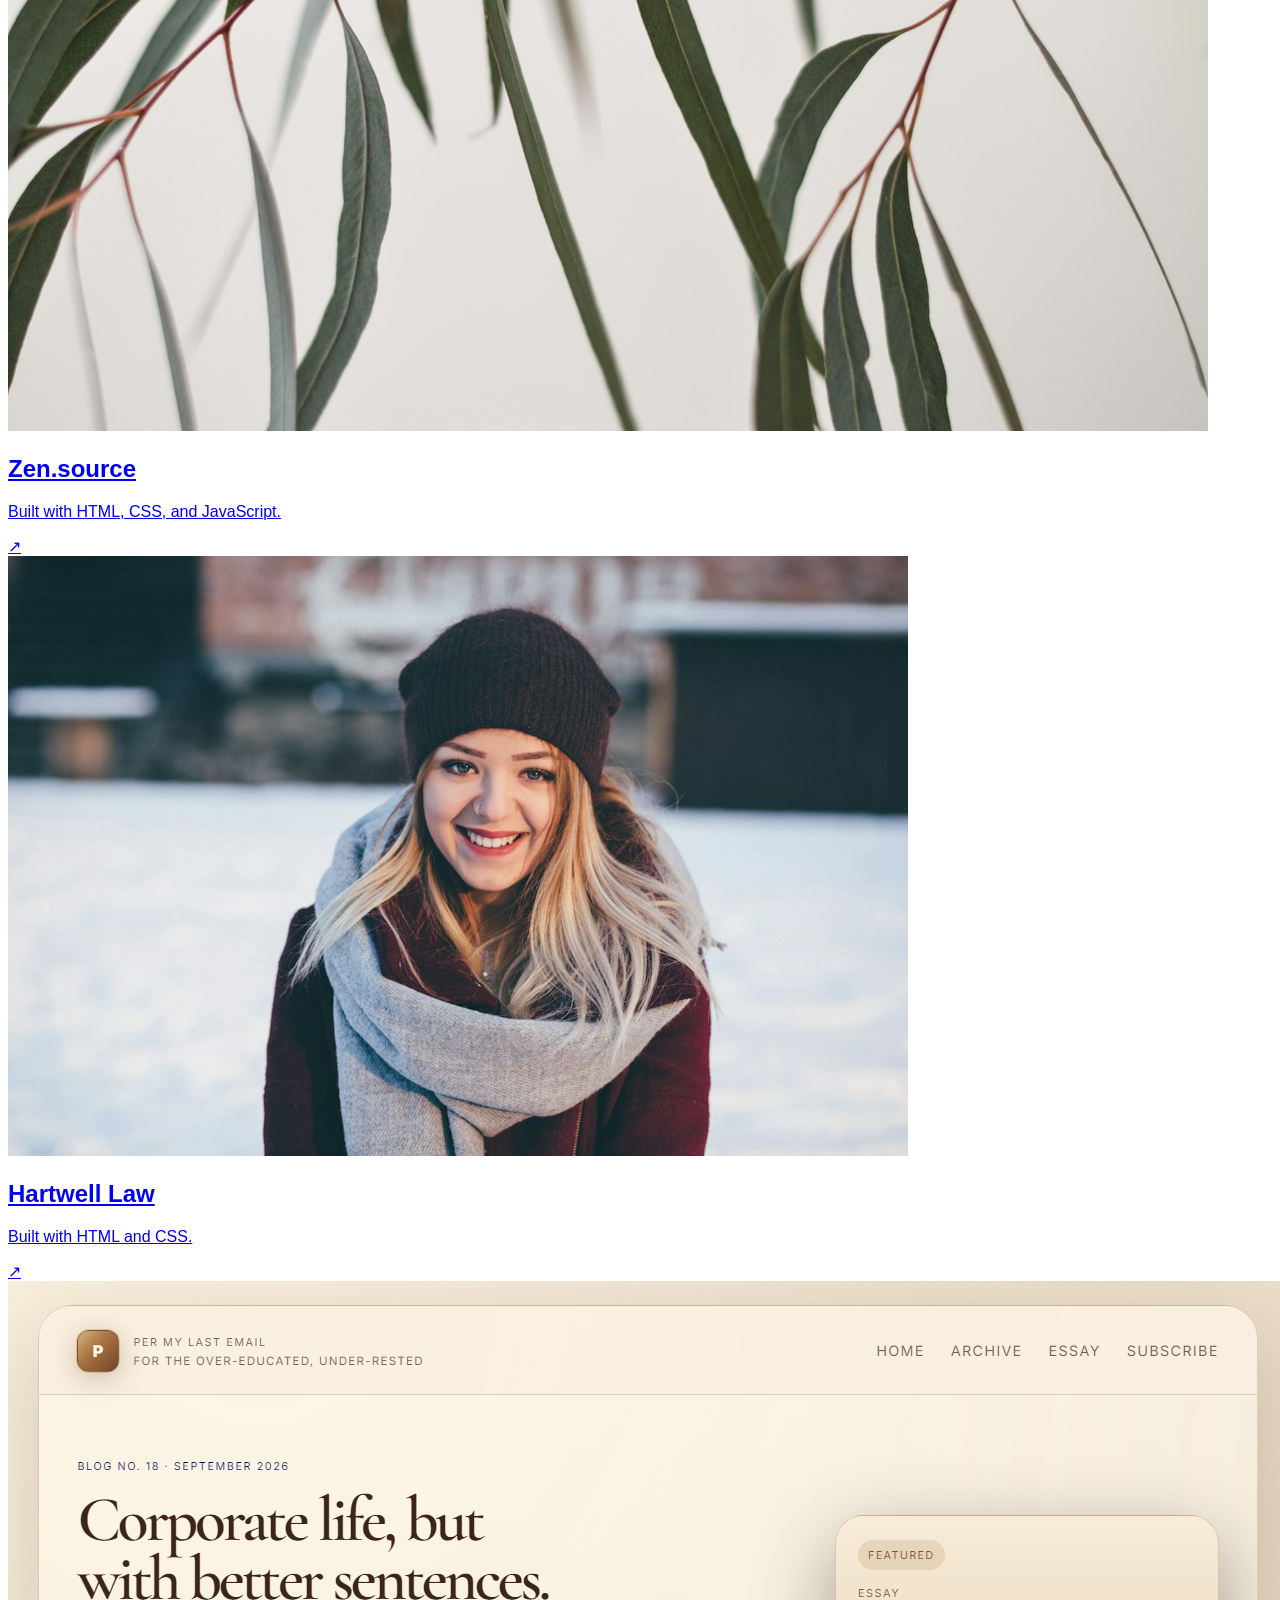
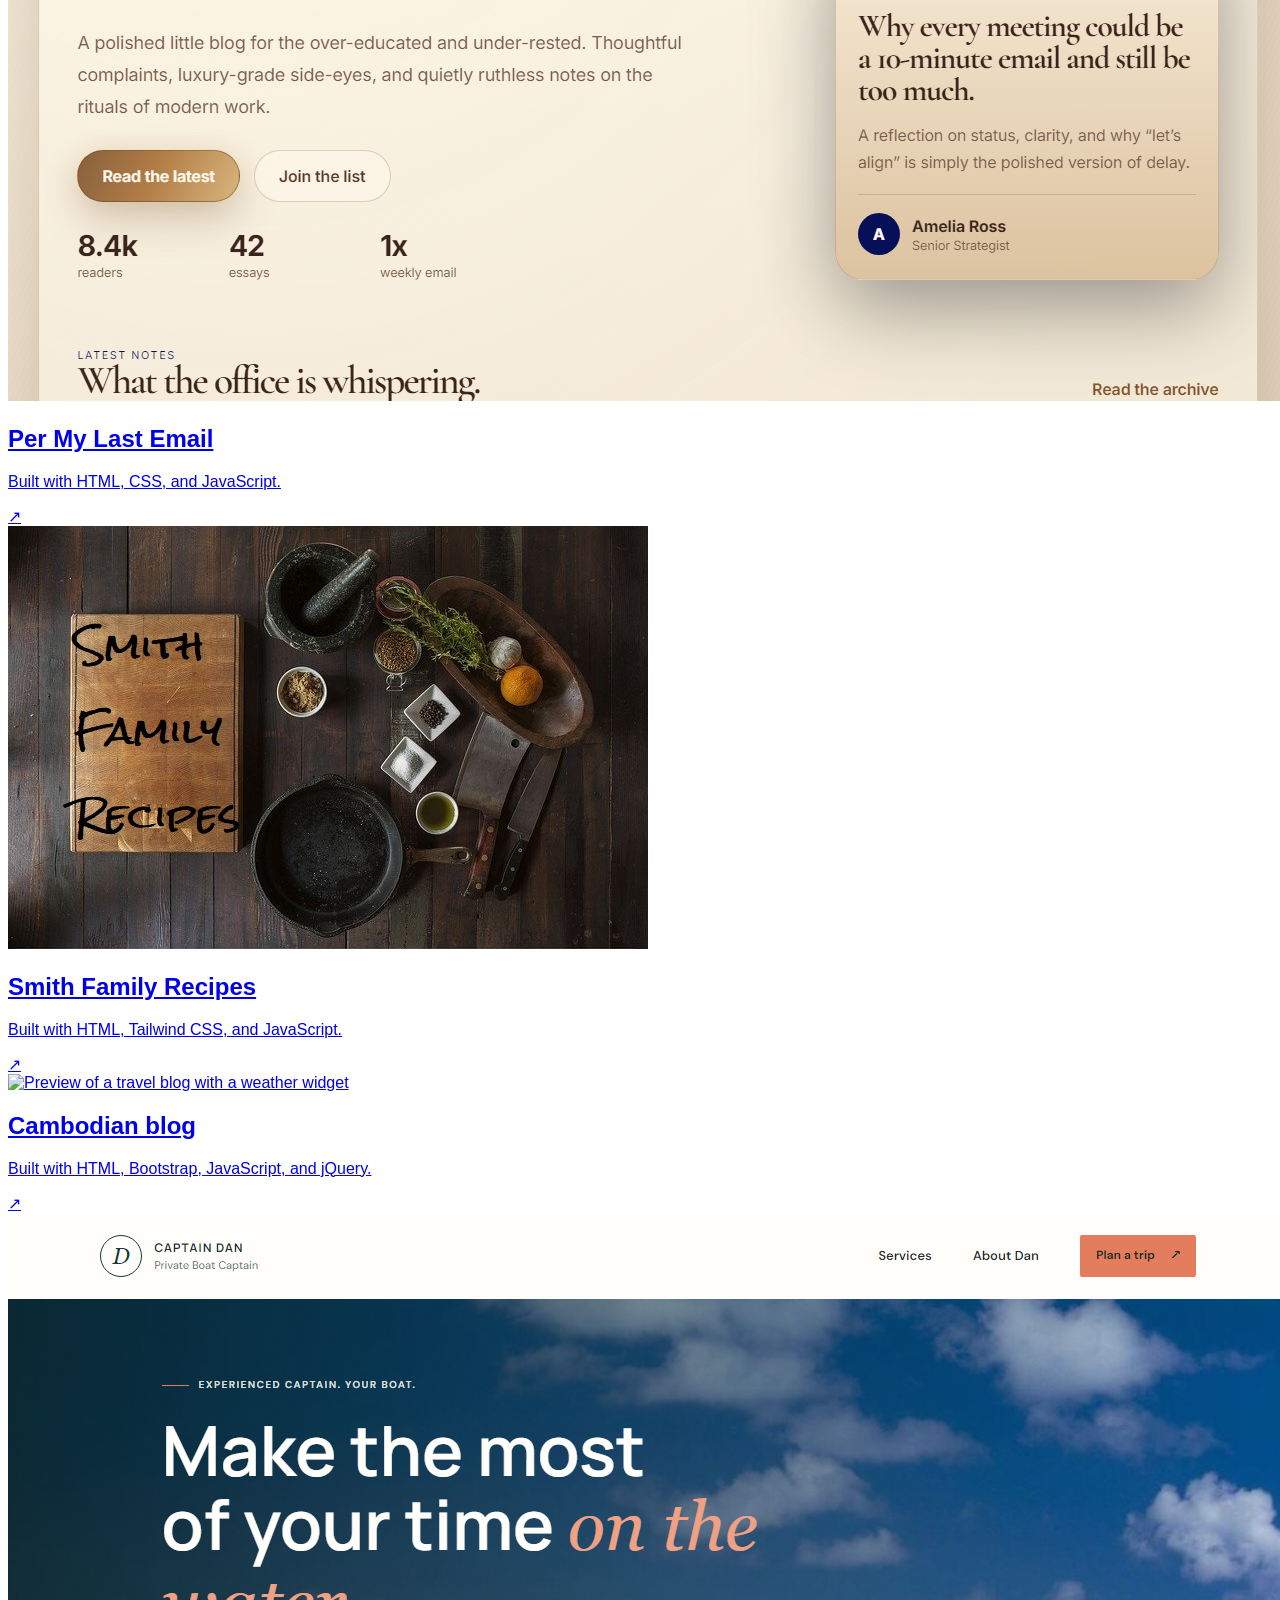
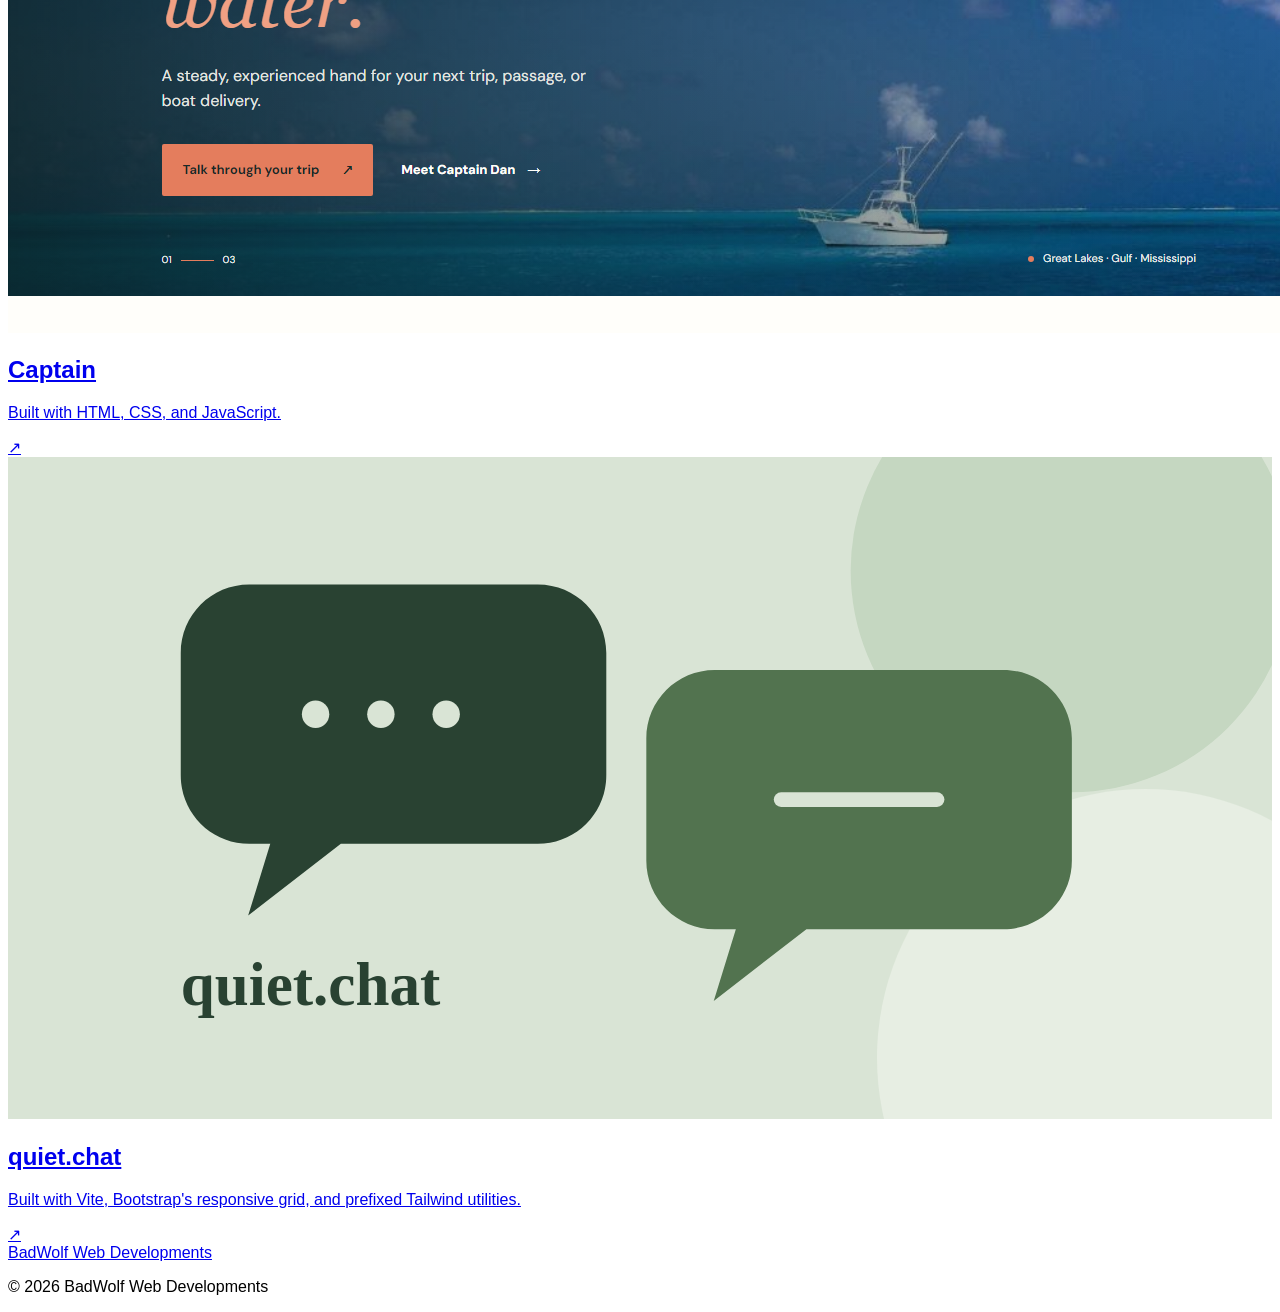
==== commit 451b9278: "Feature Tessiel and refresh developer skills and contact section Co-authored-by: Copilot <223556219+" ====
--- a/fprojects.html
+++ b/fprojects.html
@@ -42,6 +42,26 @@
         </div>
         <p class="max-w-md text-lg leading-8 text-[#46534a]">A small collection of client and personal projects, built with care and a mix of tools.</p>
       </div>
+
+      <article class="featured-project mb-12" aria-labelledby="tessiel-heading">
+        <div class="project-preview">
+          <img src="images/tessiel-hero.jpg" width="1152" height="768" alt="Tessiel hero: an open journal with a glowing constellation paw print, a candle, and the tagline Reflection, not prediction." />
+        </div>
+        <div class="featured-project-content">
+          <p class="project-eyebrow">Featured project</p>
+          <h2 id="tessiel-heading" class="text-3xl font-bold sm:text-4xl">Tessiel</h2>
+          <p class="mt-4 leading-7">A birth-chart-inspired reflection app that pairs personalized insights with an AI companion. Free chart reflections, ongoing conversations, and a private journal create a thoughtful space for self-exploration.</p>
+          <p class="mt-4 text-sm leading-6 text-white/75">A full-stack project with a focus on an approachable, cohesive front-end experience.</p>
+          <ul class="project-stack" aria-label="Tessiel technology stack">
+            <li>React</li>
+            <li>TypeScript</li>
+            <li>Supabase</li>
+            <li>Vite</li>
+            <li>Vercel</li>
+          </ul>
+          <a class="project-link" href="https://tessiel.vercel.app/" target="_blank" rel="noopener noreferrer" aria-label="Explore Tessiel (opens in a new tab)">Explore Tessiel <span aria-hidden="true">&rarr;</span></a>
+        </div>
+      </article>
 
       <div class="grid gap-x-7 gap-y-12 md:grid-cols-2 lg:grid-cols-3">
         <article class="group">
--- a/style.css
+++ b/style.css
@@ -35,6 +35,85 @@
   outline-offset: 4px;
 }
 
+.featured-project {
+  display: grid;
+  overflow: hidden;
+  border: 1px solid #625477;
+  border-radius: 12px;
+  background: #231d32;
+  color: #fff;
+}
+
+.project-preview {
+  display: flex;
+  min-width: 0;
+  align-items: center;
+  background: #09131d;
+}
+
+.project-preview img {
+  display: block;
+  width: 100%;
+  height: auto;
+}
+
+.project-stack {
+  display: flex;
+  flex-wrap: wrap;
+  gap: 8px;
+  margin-top: 20px;
+  padding: 0;
+  list-style: none;
+}
+
+.project-stack li {
+  border: 1px solid #625477;
+  border-radius: 999px;
+  padding: 4px 12px;
+  color: #e4d7f0;
+  font-size: 0.8125rem;
+  font-weight: 600;
+}
+
+.featured-project-content {
+  padding: 32px 24px;
+}
+
+.project-eyebrow {
+  margin-bottom: 12px;
+  color: #dac5ef;
+  font-size: 0.75rem;
+  font-weight: 700;
+  letter-spacing: 0.18em;
+  text-transform: uppercase;
+}
+
+.project-link {
+  display: inline-flex;
+  align-items: center;
+  gap: 12px;
+  margin-top: 24px;
+  border-radius: 4px;
+  padding: 12px 20px;
+  background: #e4d7f0;
+  color: #231d32;
+  font-weight: 700;
+}
+
+.project-link:hover {
+  background: #fff;
+}
+
+@media (min-width: 768px) {
+  .featured-project {
+    grid-template-columns: 1fr 1.25fr;
+  }
+
+  .featured-project-content {
+    padding: 40px;
+  }
+}
+
 @media (prefers-reduced-motion: reduce) {
   *,
   *::before,
